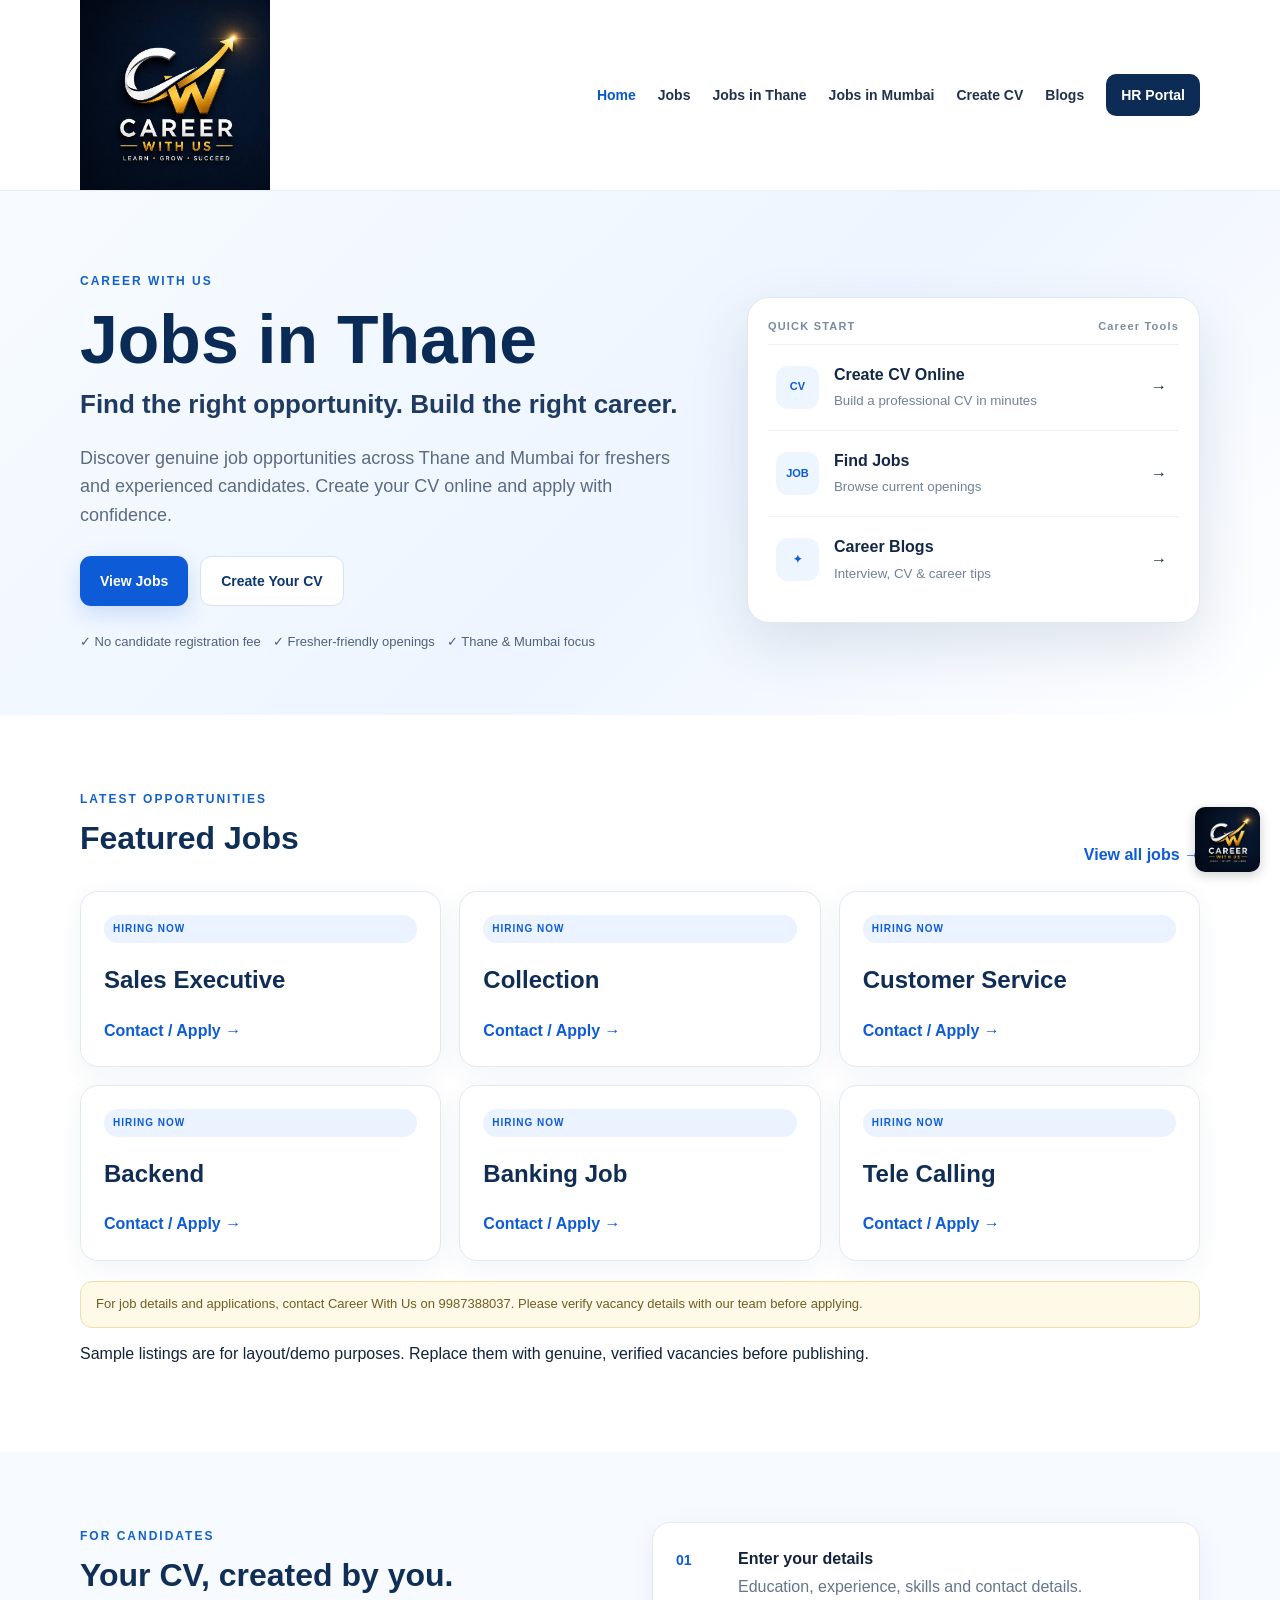
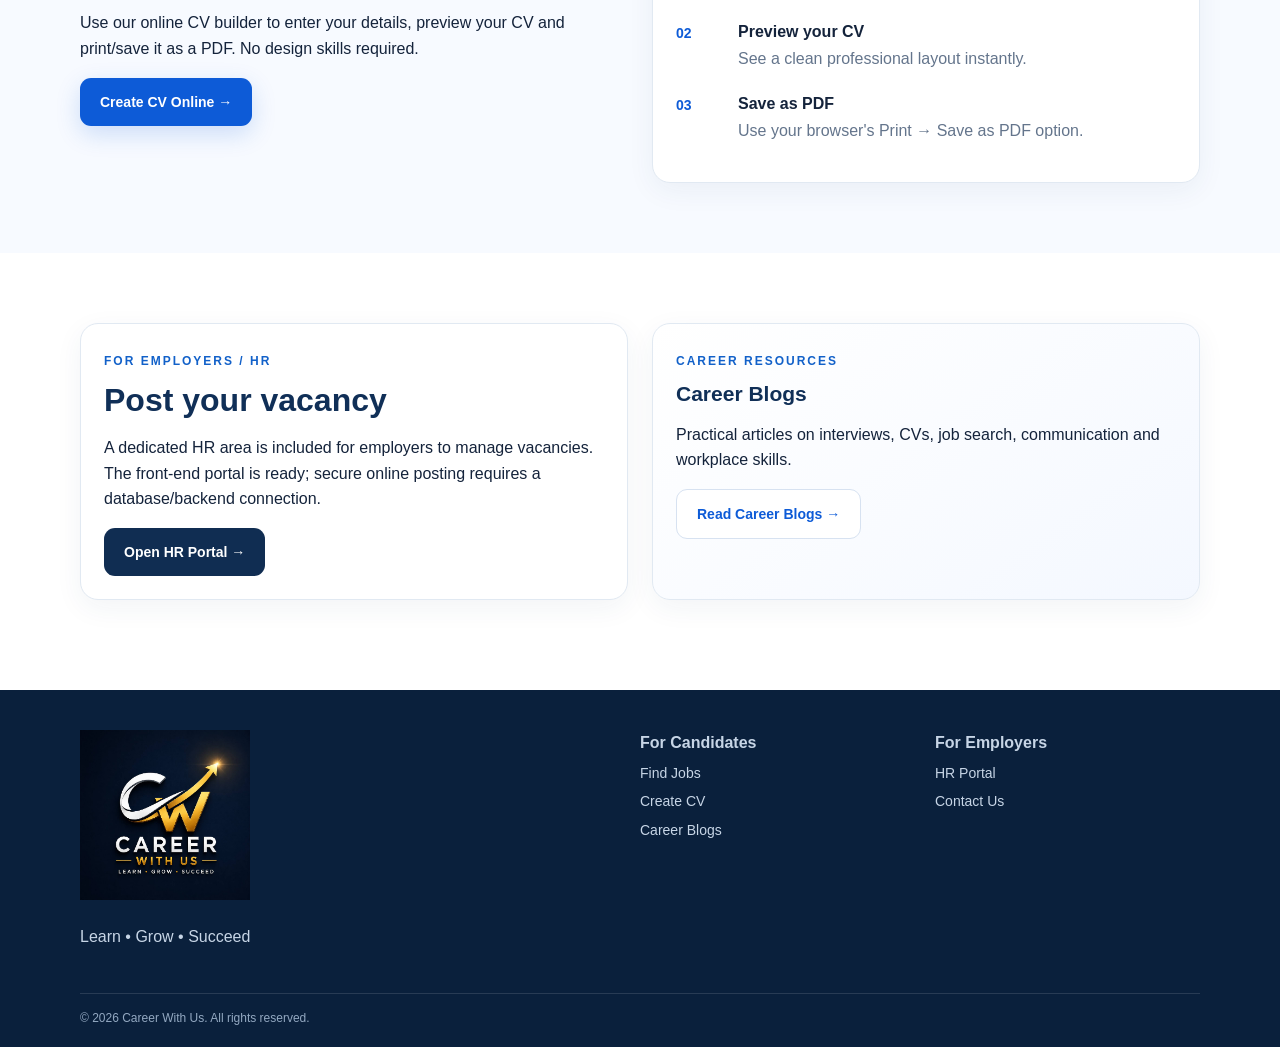
==== index.html @ 6e0b3674 "Update index.html" ====
<!DOCTYPE html>
<html lang="en">
<head>
<meta charset="UTF-8">
<meta name="viewport" content="width=device-width, initial-scale=1.0">
<title>Jobs in Thane | Career With Us</title>
<meta name="description" content="Find jobs in Thane and Mumbai with Career With Us. Explore fresher and experienced opportunities, create your CV online, and apply for genuine openings.">
<meta name="keywords" content="jobs in Thane, jobs in Mumbai, jobs for freshers in Thane, job consultancy in Thane, recruitment consultancy Thane">
<link rel="canonical" href="https://hr1-prog.github.io/career-with-us-consultancy-/">
<link rel="stylesheet" href="style.css">
<script defer src="script.js"></script>
  <meta name="google-site-verification" content="JQWtDcXM0WkYaOJGls_dYSm7B6nsQvp3WCOmBd9dt-g" />
</head>
<body>
<header class="site-header">
  <div class="container nav-wrap">
    <a class="brand" href="index.html"><img src="career-with-us-logo.jpeg" alt="Career With Us"></a>
    <button class="nav-toggle" aria-label="Open menu">☰</button>
    <nav class="nav">
      <a class="active" href="index.html">Home</a>
      <a href="jobs.html">Jobs</a>
      <a href="jobs-in-thane.html">Jobs in Thane</a>
      <a href="jobs-in-mumbai.html">Jobs in Mumbai</a>
      <a href="cv-builder.html">Create CV</a>
      <a href="blogs.html">Blogs</a>
      <a href="hr-login.html" class="nav-hr">HR Portal</a>
    </nav>
  </div>
</header>

<main>
<section class="hero">
  <div class="container hero-grid">
    <div>
      <span class="eyebrow">CAREER WITH US</span>
      <h1>Jobs in Thane</h1>
      <h2>Find the right opportunity. Build the right career.</h2>
      <p>Discover genuine job opportunities across Thane and Mumbai for freshers and experienced candidates. Create your CV online and apply with confidence.</p>
      <div class="hero-actions">
        <a class="btn btn-primary" href="jobs-in-thane.html">View Jobs</a>
        <a class="btn btn-light" href="cv-builder.html">Create Your CV</a>
      </div>
      <div class="trust-row">
        <span>✓ No candidate registration fee</span>
        <span>✓ Fresher-friendly openings</span>
        <span>✓ Thane & Mumbai focus</span>
      </div>
    </div>
    <div class="hero-card">
      <div class="hero-card-top"><span>QUICK START</span><span>Career Tools</span></div>
      <a href="cv-builder.html" class="tool-card"><span class="tool-icon">CV</span><div><strong>Create CV Online</strong><small>Build a professional CV in minutes</small></div><b>→</b></a>
      <a href="jobs.html" class="tool-card"><span class="tool-icon">JOB</span><div><strong>Find Jobs</strong><small>Browse current openings</small></div><b>→</b></a>
      <a href="blogs.html" class="tool-card"><span class="tool-icon">✦</span><div><strong>Career Blogs</strong><small>Interview, CV & career tips</small></div><b>→</b></a>
    </div>
  </div>
</section>

<section class="section">
  <div class="container">
    <div class="section-head">
      <div><span class="eyebrow">LATEST OPPORTUNITIES</span><h2>Featured Jobs</h2></div>
      <a class="text-link" href="jobs.html">View all jobs →</a>
    </div>
    <div class="job-grid six-jobs">
      <article class="job-card simple-job"><span class="tag">HIRING NOW</span><h3>Sales Executive</h3><a href="tel:9987388037" class="card-link">Contact / Apply →</a></article>
      <article class="job-card simple-job"><span class="tag">HIRING NOW</span><h3>Collection</h3><a href="tel:9987388037" class="card-link">Contact / Apply →</a></article>
      <article class="job-card simple-job"><span class="tag">HIRING NOW</span><h3>Customer Service</h3><a href="tel:9987388037" class="card-link">Contact / Apply →</a></article>
      <article class="job-card simple-job"><span class="tag">HIRING NOW</span><h3>Backend</h3><a href="tel:9987388037" class="card-link">Contact / Apply →</a></article>
      <article class="job-card simple-job"><span class="tag">HIRING NOW</span><h3>Banking Job</h3><a href="tel:9987388037" class="card-link">Contact / Apply →</a></article>
      <article class="job-card simple-job"><span class="tag">HIRING NOW</span><h3>Tele Calling</h3><a href="tel:9987388037" class="card-link">Contact / Apply →</a></article>
    </div>
    <p class="notice">For job details and applications, contact Career With Us on 9987388037. Please verify vacancy details with our team before applying.</p>Sample listings are for layout/demo purposes. Replace them with genuine, verified vacancies before publishing.</p>
  </div>
</section>

<section class="section soft">
  <div class="container two-col">
    <div>
      <span class="eyebrow">FOR CANDIDATES</span>
      <h2>Your CV, created by you.</h2>
      <p>Use our online CV builder to enter your details, preview your CV and print/save it as a PDF. No design skills required.</p>
      <a class="btn btn-primary" href="cv-builder.html">Create CV Online →</a>
    </div>
    <div class="feature-panel">
      <div class="feature-number">01</div><div><strong>Enter your details</strong><p>Education, experience, skills and contact details.</p></div>
      <div class="feature-number">02</div><div><strong>Preview your CV</strong><p>See a clean professional layout instantly.</p></div>
      <div class="feature-number">03</div><div><strong>Save as PDF</strong><p>Use your browser's Print → Save as PDF option.</p></div>
    </div>
  </div>
</section>

<section class="section">
  <div class="container two-col">
    <div class="portal-card">
      <span class="eyebrow">FOR EMPLOYERS / HR</span>
      <h2>Post your vacancy</h2>
      <p>A dedicated HR area is included for employers to manage vacancies. The front-end portal is ready; secure online posting requires a database/backend connection.</p>
      <a class="btn btn-dark" href="hr-login.html">Open HR Portal →</a>
    </div>
    <div class="portal-card blog-card">
      <span class="eyebrow">CAREER RESOURCES</span>
      <h2>Career Blogs</h2>
      <p>Practical articles on interviews, CVs, job search, communication and workplace skills.</p>
      <a class="btn btn-light" href="blogs.html">Read Career Blogs →</a>
    </div>
  </div>
</section>
</main>

<footer class="footer">
  <div class="container footer-grid">
    <div><img src="career-with-us-logo.jpeg" alt="Career With Us" class="footer-logo"><p>Learn • Grow • Succeed</p></div>
    <div><strong>For Candidates</strong><a href="jobs.html">Find Jobs</a><a href="cv-builder.html">Create CV</a><a href="blogs.html">Career Blogs</a></div>
    <div><strong>For Employers</strong><a href="hr-login.html">HR Portal</a><a href="contact.html">Contact Us</a></div>
  </div>
  <div class="container copyright">© 2026 Career With Us. All rights reserved.</div>
</footer> 
  <a href="index.html" class="corner-logo">
  <img src="career-with-us-logo.jpeg" alt="Career With Us">
</a>

<style>
.corner-logo {
  position: fixed;
  bottom: 20px;
  right: 20px;
  width: 65px;
  z-index: 9999;
}

.corner-logo img {
  width: 100%;
  height: auto;
  border-radius: 10px;
  box-shadow: 0 3px 12px rgba(0,0,0,0.2);
}
</style>
</body>
</html>
---- style.css ----
*{box-sizing:border-box}html{scroll-behavior:smooth}body{margin:0;font-family:Inter,Segoe UI,Arial,sans-serif;color:#14233b;background:#fff;line-height:1.6}.container{width:min(1120px,92%);margin:auto}.site-header{position:sticky;top:0;z-index:20;background:rgba(255,255,255,.96);backdrop-filter:blur(12px);border-bottom:1px solid #e7edf5}.nav-wrap{min-height:76px;display:flex;align-items:center;justify-content:space-between;gap:24px}.brand img{width:190px;height:auto;display:block}.nav{display:flex;align-items:center;gap:22px}.nav a{color:#21324d;text-decoration:none;font-weight:600;font-size:14px}.nav a:hover,.nav a.active{color:#0a57c7}.nav-hr{background:#0d2c55!important;color:#fff!important;padding:10px 15px;border-radius:10px}.nav-toggle{display:none;border:0;background:none;font-size:25px}.hero{background:linear-gradient(135deg,#f7fbff 0%,#eef5ff 55%,#fff 100%);padding:76px 0 62px}.hero-grid{display:grid;grid-template-columns:1.15fr .85fr;gap:54px;align-items:center}.eyebrow{font-size:12px;letter-spacing:2px;font-weight:800;color:#1261c9}.hero h1,.page-hero h1{font-size:clamp(42px,6vw,68px);line-height:1.02;margin:12px 0 10px;color:#0b2b57}.hero h2{font-size:26px;margin:0 0 14px;color:#203b61}.hero p{font-size:18px;max-width:690px;color:#5a6b83}.hero-actions{display:flex;gap:12px;margin:26px 0}.btn{display:inline-flex;align-items:center;justify-content:center;text-decoration:none;border:0;border-radius:11px;padding:13px 20px;font-weight:800;cursor:pointer;font-size:14px}.btn-primary{background:#0d5bd7;color:#fff;box-shadow:0 8px 24px rgba(13,91,215,.18)}.btn-light{background:#fff;color:#0b376f;border:1px solid #d7e2f1}.btn-dark{background:#102d52;color:#fff}.trust-row{display:flex;flex-wrap:wrap;gap:12px;font-size:13px;color:#4e627d}.hero-card{background:#fff;border:1px solid #dfe8f3;border-radius:22px;padding:20px;box-shadow:0 22px 60px rgba(16,52,91,.12)}.hero-card-top{display:flex;justify-content:space-between;color:#7a8ba1;font-size:11px;font-weight:800;letter-spacing:1.2px;margin-bottom:8px}.tool-card{display:grid;grid-template-columns:45px 1fr 20px;gap:13px;align-items:center;text-decoration:none;color:#122844;padding:17px 8px;border-top:1px solid #edf1f6}.tool-icon{width:43px;height:43px;border-radius:12px;background:#edf5ff;color:#0d5bd7;display:grid;place-items:center;font-size:11px;font-weight:900}.tool-card strong{display:block}.tool-card small{color:#718198}.section{padding:70px 0}.section.soft{background:#f7faff}.section-head{display:flex;justify-content:space-between;align-items:end;margin-bottom:24px}.section h2{font-size:32px;line-height:1.2;color:#102f57;margin:8px 0 10px}.text-link,.card-link,.blog-card a{color:#0d5bd7;text-decoration:none;font-weight:800}.job-grid{display:grid;grid-template-columns:repeat(3,1fr);gap:18px}.job-card,.blog-card,.portal-card,.form-card,.feature-panel,.dashboard-note{background:#fff;border:1px solid #e1e9f2;border-radius:18px;padding:23px;box-shadow:0 8px 28px rgba(28,61,100,.06)}.job-card h3{margin:10px 0 4px;font-size:21px;color:#102e55}.company{margin:0 0 16px;color:#60728a}.tag{display:inline-block;font-size:10px;font-weight:900;letter-spacing:1px;background:#eaf3ff;color:#0d5bd7;padding:6px 9px;border-radius:999px}.job-meta{display:flex;flex-direction:column;gap:4px;color:#64758c;font-size:13px;margin-bottom:18px}.notice{background:#fff9e8;border:1px solid #f0dfaa;padding:12px 15px;border-radius:12px;color:#705d22;font-size:13px;margin-top:20px}.two-col{display:grid;grid-template-columns:1fr 1fr;gap:24px;align-items:stretch}.feature-panel{display:grid;grid-template-columns:48px 1fr;gap:4px 14px}.feature-number{font-weight:900;color:#0d5bd7;font-size:14px;padding-top:3px}.feature-panel p{margin:2px 0 15px;color:#64758c}.portal-card{min-height:210px}.blog-card{background:linear-gradient(145deg,#fff,#f4f8ff)}.page-hero{padding:62px 0;background:#f4f8fd;border-bottom:1px solid #e3eaf2}.page-hero h1{font-size:clamp(38px,5vw,56px)}.page-hero p{color:#60728a;font-size:17px}.filters{display:grid;grid-template-columns:2fr 1fr 1fr;gap:12px;margin-bottom:25px}.filters input,.filters select,.form-card input,.form-card textarea,.form-card select{width:100%;border:1px solid #d8e1ec;border-radius:10px;padding:12px 13px;font:inherit;background:#fff;color:#1c2e47}.form-card label{display:block;font-size:13px;font-weight:800;color:#40546e;margin:13px 0}.form-card label input,.form-card label textarea,.form-card label select{margin-top:6px;font-weight:400}.small{font-size:12px;color:#74859a}.cv-layout{display:grid;grid-template-columns:.9fr 1.1fr;gap:28px;align-items:start}.cv-paper{background:#fff;min-height:850px;padding:45px;box-shadow:0 10px 40px rgba(16,48,82,.12);border:1px solid #e1e6ed}.cv-head{border-bottom:3px solid #0d5bd7;padding-bottom:18px;margin-bottom:25px}.cv-paper h1{font-size:34px;margin:0;color:#102f57}.cv-paper h3{font-size:12px;letter-spacing:1.5px;color:#0d5bd7;margin:22px 0 6px}.cv-paper p{white-space:pre-line;color:#4c5d73}.auth-wrap{min-height:70vh;display:grid;place-items:center;background:#f6f9fd;padding:50px}.auth-card{width:min(500px,100%);background:#fff;border:1px solid #e0e8f2;border-radius:22px;padding:36px;box-shadow:0 20px 60px rgba(19,51,88,.1)}.auth-card h1{font-size:40px;color:#0b2b57}.auth-card .text-link{display:block;margin-top:20px}.portal-status{background:#eef9f1;color:#246d38;padding:10px 12px;border-radius:10px;font-weight:800;margin:18px 0}.portal-status span{color:#27a94b}.dashboard{padding:60px 0;background:#f6f9fd;min-height:80vh}.dashboard-head{display:flex;justify-content:space-between;gap:20px;align-items:start;margin-bottom:25px}.dashboard-head h1{font-size:42px;margin:8px 0;color:#0b2b57}.demo-badge{font-size:11px;font-weight:900;letter-spacing:1px;background:#fff3d6;color:#735b17;padding:8px 10px;border-radius:999px}.dashboard-grid{display:grid;grid-template-columns:.9fr 1.1fr;gap:22px}.dashboard-note{margin-bottom:20px}.dashboard-note li{margin:7px 0}.job-stack{display:grid;gap:12px}.blog-grid{display:grid;grid-template-columns:repeat(3,1fr);gap:18px}.blog-card h2{font-size:21px;color:#102f57}.content{max-width:850px}.contact-grid{display:grid;grid-template-columns:1fr 1fr;gap:22px}.cta-strip{margin-top:30px;padding:25px;background:#102f57;border-radius:18px;color:#fff;display:flex;justify-content:space-between;align-items:center}.cta-strip h2{color:#fff;margin:0}.cta-strip p{margin:5px 0;color:#d8e5f7}.footer{background:#0a203c;color:#c7d5e6;padding:40px 0 18px;margin-top:20px}.footer-grid{display:grid;grid-template-columns:2fr 1fr 1fr;gap:30px}.footer-logo{width:170px}.footer a{display:block;color:#c7d5e6;text-decoration:none;margin:6px 0;font-size:14px}.copyright{border-top:1px solid rgba(255,255,255,.12);padding-top:15px;margin-top:28px;font-size:12px;color:#93a8c1}@media(max-width:900px){.nav{display:none}.nav.open{display:flex;position:absolute;top:76px;left:0;right:0;background:#fff;flex-direction:column;padding:20px;border-bottom:1px solid #ddd}.nav-toggle{display:block}.hero-grid,.two-col,.cv-layout,.dashboard-grid,.contact-grid{grid-template-columns:1fr}.job-grid,.blog-grid{grid-template-columns:1fr 1fr}.filters{grid-template-columns:1fr}.footer-grid{grid-template-columns:1fr 1fr}}@media(max-width:600px){.job-grid,.blog-grid{grid-template-columns:1fr}.hero{padding:50px 0}.section{padding:50px 0}.hero-actions{flex-direction:column}.cv-paper{padding:28px;min-height:700px}.cta-strip{flex-direction:column;align-items:start;gap:15px}.brand img{width:165px}}
@media print{body{background:#fff}.site-header,.footer,.page-hero,.form-card,.notice{display:none!important}.section{padding:0}.container{width:100%}.cv-layout{display:block}.cv-paper{box-shadow:none;border:0;min-height:0;padding:30px}.cv-paper h1{font-size:30px}.cv-paper section{break-inside:avoid}}

.simple-job{min-height:175px;display:flex;flex-direction:column;justify-content:space-between}.simple-job h3{font-size:24px;margin:18px 0}.six-jobs{grid-template-columns:repeat(3,1fr)}
@media(max-width:900px){.six-jobs{grid-template-columns:1fr 1fr}}@media(max-width:600px){.six-jobs{grid-template-columns:1fr}}
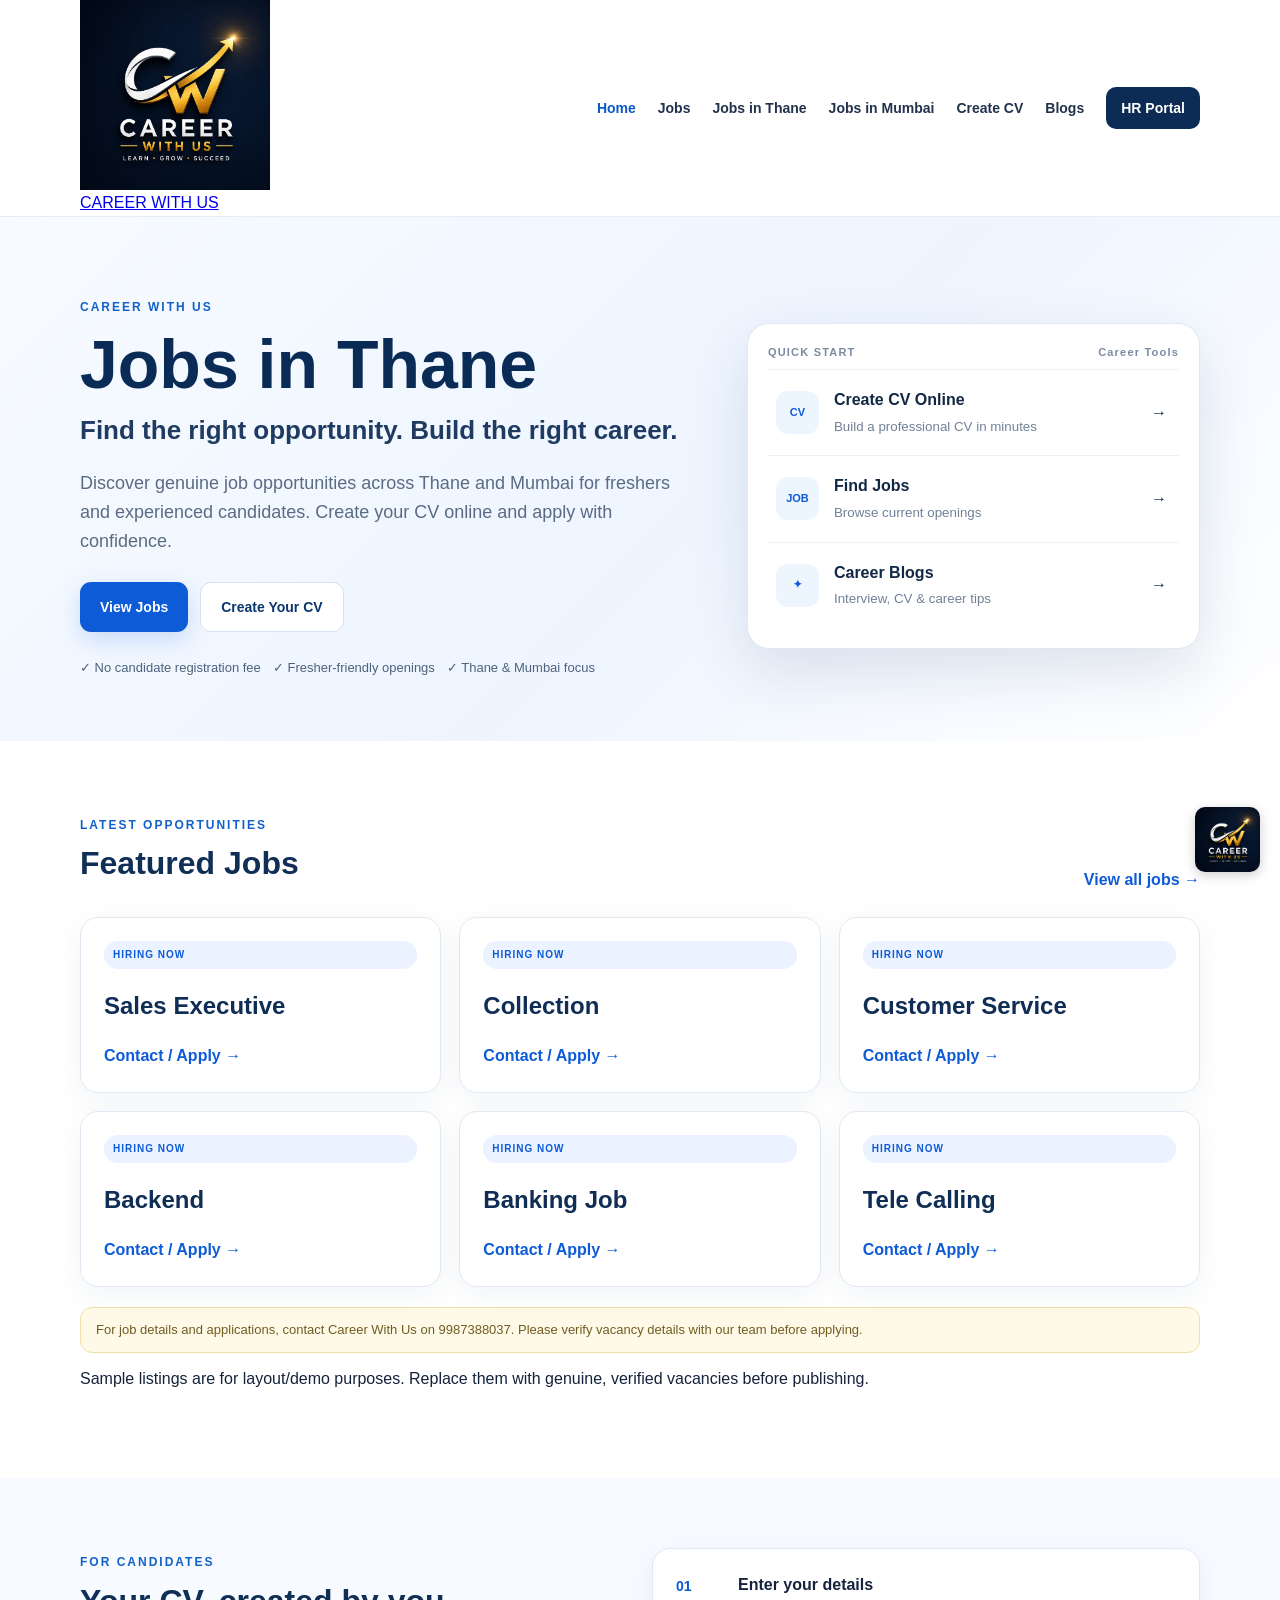
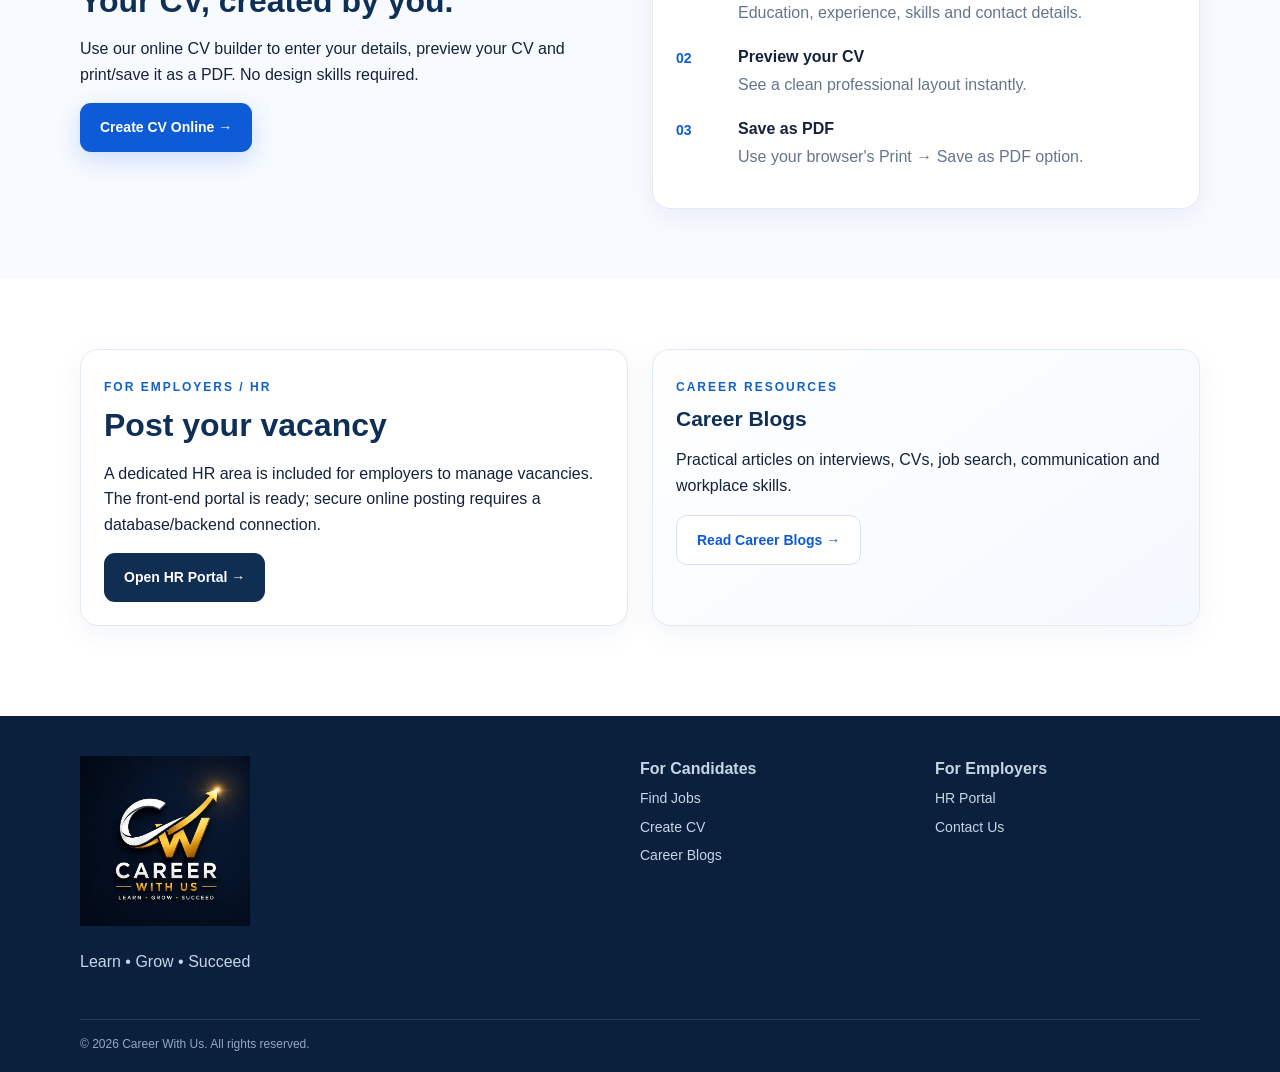
==== commit f2be2385: "Update index.html" ====
--- a/index.html
+++ b/index.html
@@ -14,7 +14,10 @@
 <body>
 <header class="site-header">
   <div class="container nav-wrap">
-    <a class="brand" href="index.html"><img src="career-with-us-logo.jpeg" alt="Career With Us"></a>
+    <a class="brand" href="index.html">
+    <img src="career-with-us-logo.jpeg" alt="Career With Us">
+    <span>CAREER WITH US</span>
+</a>
     <button class="nav-toggle" aria-label="Open menu">☰</button>
     <nav class="nav">
       <a class="active" href="index.html">Home</a>
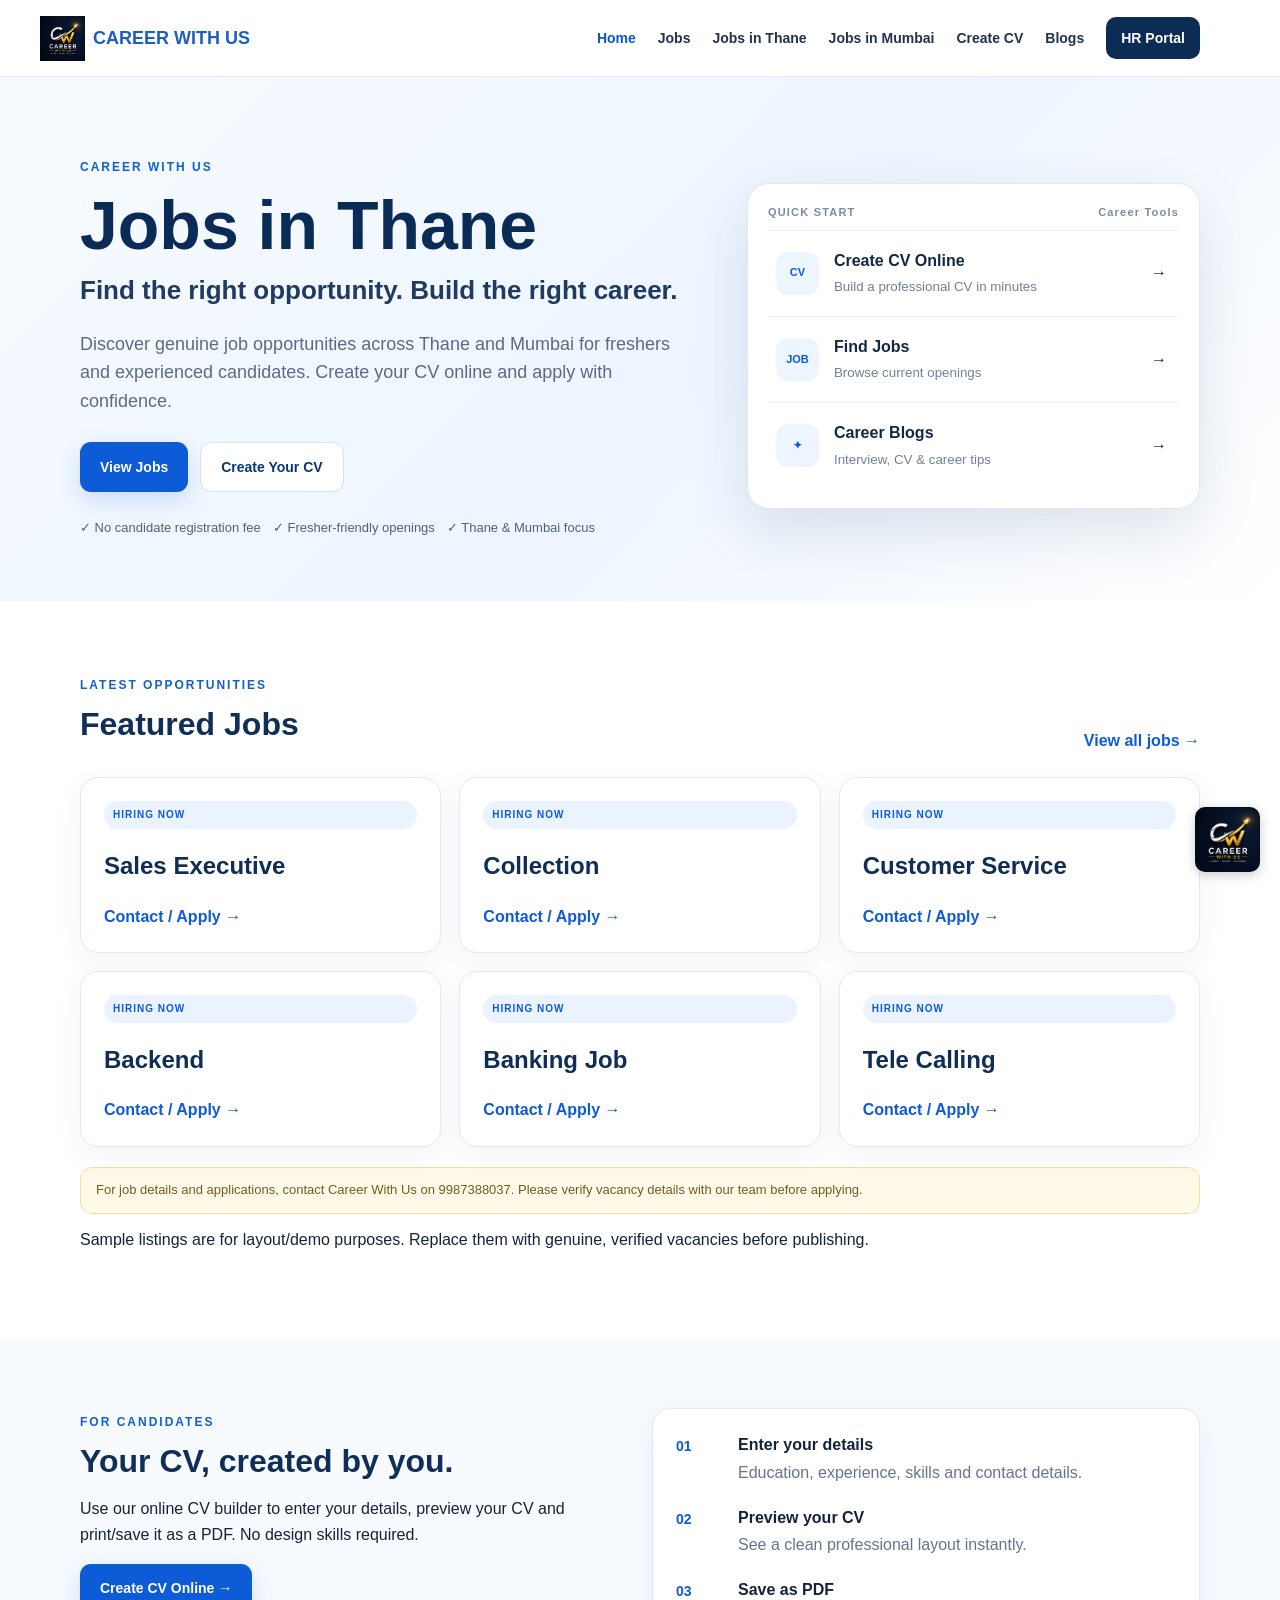
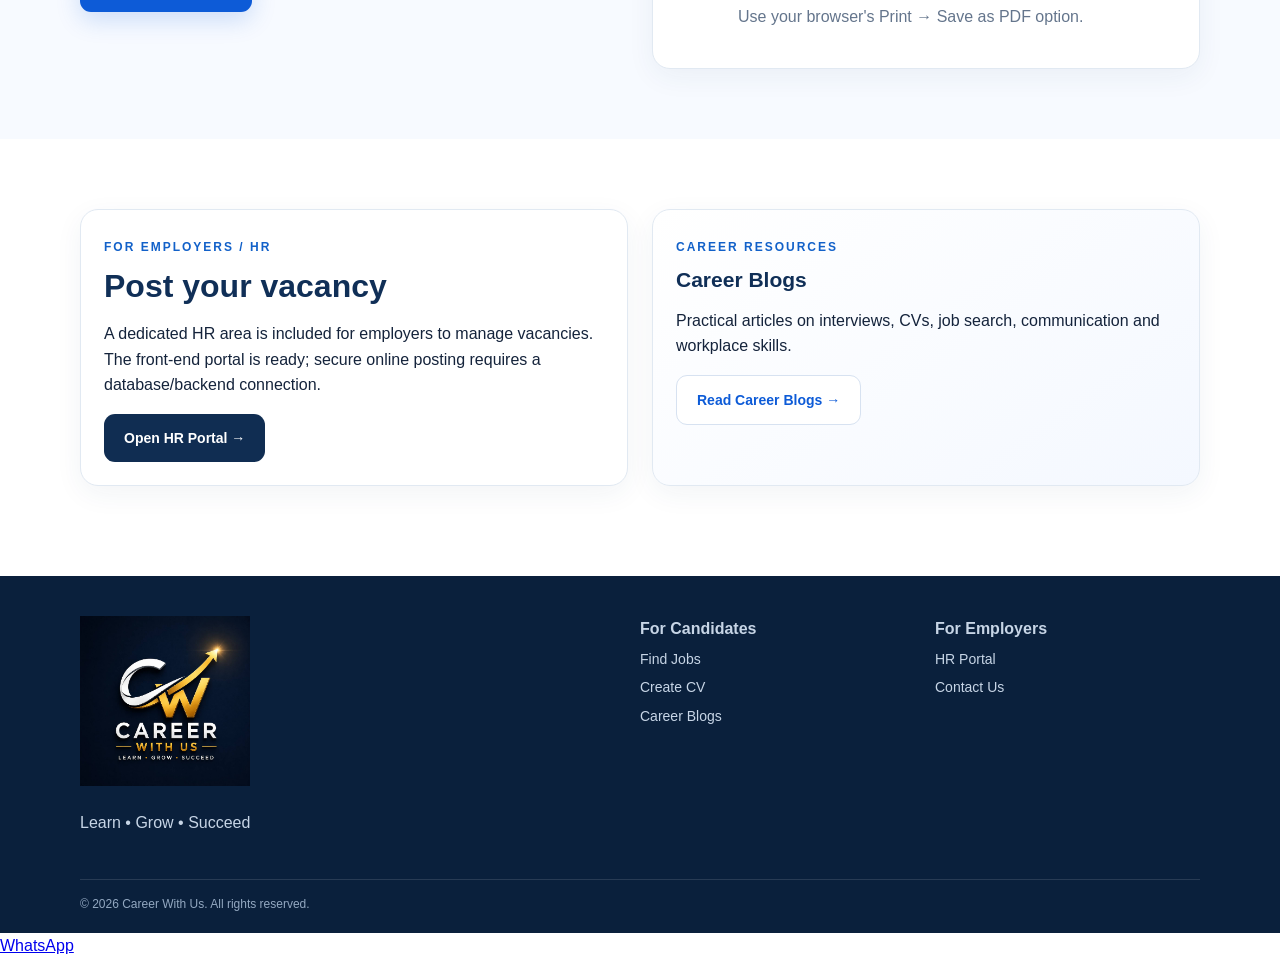
==== commit ec29b4ff: "Update index.html" ====
--- a/index.html
+++ b/index.html
@@ -138,5 +138,8 @@
   box-shadow: 0 3px 12px rgba(0,0,0,0.2);
 }
 </style>
+<a href="https://wa.me/919987388037" class="whatsapp-float" target="_blank">
+    <span>WhatsApp</span>
+</a>
 </body>
 </html>
--- a/style.css
+++ b/style.css
@@ -1,5 +1,37 @@
-*{box-sizing:border-box}html{scroll-behavior:smooth}body{margin:0;font-family:Inter,Segoe UI,Arial,sans-serif;color:#14233b;background:#fff;line-height:1.6}.container{width:min(1120px,92%);margin:auto}.site-header{position:sticky;top:0;z-index:20;background:rgba(255,255,255,.96);backdrop-filter:blur(12px);border-bottom:1px solid #e7edf5}.nav-wrap{min-height:76px;display:flex;align-items:center;justify-content:space-between;gap:24px}.brand img{width:190px;height:auto;display:block}.nav{display:flex;align-items:center;gap:22px}.nav a{color:#21324d;text-decoration:none;font-weight:600;font-size:14px}.nav a:hover,.nav a.active{color:#0a57c7}.nav-hr{background:#0d2c55!important;color:#fff!important;padding:10px 15px;border-radius:10px}.nav-toggle{display:none;border:0;background:none;font-size:25px}.hero{background:linear-gradient(135deg,#f7fbff 0%,#eef5ff 55%,#fff 100%);padding:76px 0 62px}.hero-grid{display:grid;grid-template-columns:1.15fr .85fr;gap:54px;align-items:center}.eyebrow{font-size:12px;letter-spacing:2px;font-weight:800;color:#1261c9}.hero h1,.page-hero h1{font-size:clamp(42px,6vw,68px);line-height:1.02;margin:12px 0 10px;color:#0b2b57}.hero h2{font-size:26px;margin:0 0 14px;color:#203b61}.hero p{font-size:18px;max-width:690px;color:#5a6b83}.hero-actions{display:flex;gap:12px;margin:26px 0}.btn{display:inline-flex;align-items:center;justify-content:center;text-decoration:none;border:0;border-radius:11px;padding:13px 20px;font-weight:800;cursor:pointer;font-size:14px}.btn-primary{background:#0d5bd7;color:#fff;box-shadow:0 8px 24px rgba(13,91,215,.18)}.btn-light{background:#fff;color:#0b376f;border:1px solid #d7e2f1}.btn-dark{background:#102d52;color:#fff}.trust-row{display:flex;flex-wrap:wrap;gap:12px;font-size:13px;color:#4e627d}.hero-card{background:#fff;border:1px solid #dfe8f3;border-radius:22px;padding:20px;box-shadow:0 22px 60px rgba(16,52,91,.12)}.hero-card-top{display:flex;justify-content:space-between;color:#7a8ba1;font-size:11px;font-weight:800;letter-spacing:1.2px;margin-bottom:8px}.tool-card{display:grid;grid-template-columns:45px 1fr 20px;gap:13px;align-items:center;text-decoration:none;color:#122844;padding:17px 8px;border-top:1px solid #edf1f6}.tool-icon{width:43px;height:43px;border-radius:12px;background:#edf5ff;color:#0d5bd7;display:grid;place-items:center;font-size:11px;font-weight:900}.tool-card strong{display:block}.tool-card small{color:#718198}.section{padding:70px 0}.section.soft{background:#f7faff}.section-head{display:flex;justify-content:space-between;align-items:end;margin-bottom:24px}.section h2{font-size:32px;line-height:1.2;color:#102f57;margin:8px 0 10px}.text-link,.card-link,.blog-card a{color:#0d5bd7;text-decoration:none;font-weight:800}.job-grid{display:grid;grid-template-columns:repeat(3,1fr);gap:18px}.job-card,.blog-card,.portal-card,.form-card,.feature-panel,.dashboard-note{background:#fff;border:1px solid #e1e9f2;border-radius:18px;padding:23px;box-shadow:0 8px 28px rgba(28,61,100,.06)}.job-card h3{margin:10px 0 4px;font-size:21px;color:#102e55}.company{margin:0 0 16px;color:#60728a}.tag{display:inline-block;font-size:10px;font-weight:900;letter-spacing:1px;background:#eaf3ff;color:#0d5bd7;padding:6px 9px;border-radius:999px}.job-meta{display:flex;flex-direction:column;gap:4px;color:#64758c;font-size:13px;margin-bottom:18px}.notice{background:#fff9e8;border:1px solid #f0dfaa;padding:12px 15px;border-radius:12px;color:#705d22;font-size:13px;margin-top:20px}.two-col{display:grid;grid-template-columns:1fr 1fr;gap:24px;align-items:stretch}.feature-panel{display:grid;grid-template-columns:48px 1fr;gap:4px 14px}.feature-number{font-weight:900;color:#0d5bd7;font-size:14px;padding-top:3px}.feature-panel p{margin:2px 0 15px;color:#64758c}.portal-card{min-height:210px}.blog-card{background:linear-gradient(145deg,#fff,#f4f8ff)}.page-hero{padding:62px 0;background:#f4f8fd;border-bottom:1px solid #e3eaf2}.page-hero h1{font-size:clamp(38px,5vw,56px)}.page-hero p{color:#60728a;font-size:17px}.filters{display:grid;grid-template-columns:2fr 1fr 1fr;gap:12px;margin-bottom:25px}.filters input,.filters select,.form-card input,.form-card textarea,.form-card select{width:100%;border:1px solid #d8e1ec;border-radius:10px;padding:12px 13px;font:inherit;background:#fff;color:#1c2e47}.form-card label{display:block;font-size:13px;font-weight:800;color:#40546e;margin:13px 0}.form-card label input,.form-card label textarea,.form-card label select{margin-top:6px;font-weight:400}.small{font-size:12px;color:#74859a}.cv-layout{display:grid;grid-template-columns:.9fr 1.1fr;gap:28px;align-items:start}.cv-paper{background:#fff;min-height:850px;padding:45px;box-shadow:0 10px 40px rgba(16,48,82,.12);border:1px solid #e1e6ed}.cv-head{border-bottom:3px solid #0d5bd7;padding-bottom:18px;margin-bottom:25px}.cv-paper h1{font-size:34px;margin:0;color:#102f57}.cv-paper h3{font-size:12px;letter-spacing:1.5px;color:#0d5bd7;margin:22px 0 6px}.cv-paper p{white-space:pre-line;color:#4c5d73}.auth-wrap{min-height:70vh;display:grid;place-items:center;background:#f6f9fd;padding:50px}.auth-card{width:min(500px,100%);background:#fff;border:1px solid #e0e8f2;border-radius:22px;padding:36px;box-shadow:0 20px 60px rgba(19,51,88,.1)}.auth-card h1{font-size:40px;color:#0b2b57}.auth-card .text-link{display:block;margin-top:20px}.portal-status{background:#eef9f1;color:#246d38;padding:10px 12px;border-radius:10px;font-weight:800;margin:18px 0}.portal-status span{color:#27a94b}.dashboard{padding:60px 0;background:#f6f9fd;min-height:80vh}.dashboard-head{display:flex;justify-content:space-between;gap:20px;align-items:start;margin-bottom:25px}.dashboard-head h1{font-size:42px;margin:8px 0;color:#0b2b57}.demo-badge{font-size:11px;font-weight:900;letter-spacing:1px;background:#fff3d6;color:#735b17;padding:8px 10px;border-radius:999px}.dashboard-grid{display:grid;grid-template-columns:.9fr 1.1fr;gap:22px}.dashboard-note{margin-bottom:20px}.dashboard-note li{margin:7px 0}.job-stack{display:grid;gap:12px}.blog-grid{display:grid;grid-template-columns:repeat(3,1fr);gap:18px}.blog-card h2{font-size:21px;color:#102f57}.content{max-width:850px}.contact-grid{display:grid;grid-template-columns:1fr 1fr;gap:22px}.cta-strip{margin-top:30px;padding:25px;background:#102f57;border-radius:18px;color:#fff;display:flex;justify-content:space-between;align-items:center}.cta-strip h2{color:#fff;margin:0}.cta-strip p{margin:5px 0;color:#d8e5f7}.footer{background:#0a203c;color:#c7d5e6;padding:40px 0 18px;margin-top:20px}.footer-grid{display:grid;grid-template-columns:2fr 1fr 1fr;gap:30px}.footer-logo{width:170px}.footer a{display:block;color:#c7d5e6;text-decoration:none;margin:6px 0;font-size:14px}.copyright{border-top:1px solid rgba(255,255,255,.12);padding-top:15px;margin-top:28px;font-size:12px;color:#93a8c1}@media(max-width:900px){.nav{display:none}.nav.open{display:flex;position:absolute;top:76px;left:0;right:0;background:#fff;flex-direction:column;padding:20px;border-bottom:1px solid #ddd}.nav-toggle{display:block}.hero-grid,.two-col,.cv-layout,.dashboard-grid,.contact-grid{grid-template-columns:1fr}.job-grid,.blog-grid{grid-template-columns:1fr 1fr}.filters{grid-template-columns:1fr}.footer-grid{grid-template-columns:1fr 1fr}}@media(max-width:600px){.job-grid,.blog-grid{grid-template-columns:1fr}.hero{padding:50px 0}.section{padding:50px 0}.hero-actions{flex-direction:column}.cv-paper{padding:28px;min-height:700px}.cta-strip{flex-direction:column;align-items:start;gap:15px}.brand img{width:165px}}
+*{box-sizing:border-box}html{scroll-behavior:smooth}body{margin:0;font-family:Inter,Segoe UI,Arial,sans-serif;color:#14233b;background:#fff;line-height:1.6}.container{width:min(1120px,92%);margin:auto}.site-header{position:sticky;top:0;z-index:20;background:rgba(255,255,255,.96);backdrop-filter:blur(12px);border-bottom:1px solid #e7edf5}.nav-wrap{min-height:76px;display:flex;align-items:center;justify-content:space-between;gap:24px}.brand img{width:190px;height:auto;display:block}.nav{display:flex;align-items:center;gap:22px}.nav a{color:#21324d;text-decoration:none;font-weight:600;font-size:14px}.nav a:hover,.nav a.active{color:#0a57c7}.nav-hr{background:#0d2c55!important;color:#fff!important;padding:10px 15px;border-radius:10px}.nav-toggle{display:none;border:0;background:none;font-size:25px}.hero{background:linear-gradient(135deg,#f7fbff 0%,#eef5ff 55%,#fff 100%);padding:76px 0 62px}.hero-grid{display:grid;grid-template-columns:1.15fr .85fr;gap:54px;align-items:center}.eyebrow{font-size:12px;letter-spacing:2px;font-weight:800;color:#1261c9}.hero h1,.page-hero h1{font-size:clamp(42px,6vw,68px);line-height:1.02;margin:12px 0 10px;color:#0b2b57}.hero h2{font-size:26px;margin:0 0 14px;color:#203b61}.hero p{font-size:18px;max-width:690px;color:#5a6b83}.hero-actions{display:flex;gap:12px;margin:26px 0}.btn{display:inline-flex;align-items:center;justify-content:center;text-decoration:none;border:0;border-radius:11px;padding:13px 20px;font-weight:800;cursor:pointer;font-size:14px}.btn-primary{background:#0d5bd7;color:#fff;box-shadow:0 8px 24px rgba(13,91,215,.18)}.btn-light{background:#fff;color:#0b376f;border:1px solid #d7e2f1}.btn-dark{background:#102d52;color:#fff}.trust-row{display:flex;flex-wrap:wrap;gap:12px;font-size:13px;color:#4e627d}.hero-card{background:#fff;border:1px solid #dfe8f3;border-radius:22px;padding:20px;box-shadow:0 22px 60px rgba(16,52,91,.12)}.hero-card-top{display:flex;justify-content:space-between;color:#7a8ba1;font-size:11px;font-weight:800;letter-spacing:1.2px;margin-bottom:8px}.tool-card{display:grid;grid-template-columns:45px 1fr 20px;gap:13px;align-items:center;text-decoration:none;color:#122844;padding:17px 8px;border-top:1px solid #edf1f6}.tool-icon{width:43px;height:43px;border-radius:12px;background:#edf5ff;color:#0d5bd7;display:grid;place-items:center;font-size:11px;font-weight:900}.tool-card strong{display:block}.tool-card small{color:#718198}.section{padding:70px 0}.section.soft{background:#f7faff}.section-head{display:flex;justify-content:space-between;align-items:end;margin-bottom:24px}.section h2{font-size:32px;line-height:1.2;color:#102f57;margin:8px 0 10px}.text-link,.card-link,.blog-card a{color:#0d5bd7;text-decoration:none;font-weight:800}.job-grid{display:grid;grid-template-columns:repeat(3,1fr);gap:18px}.job-card,.blog-card,.portal-card,.form-card,.feature-panel,.dashboard-note{background:#fff;border:1px solid #e1e9f2;border-radius:18px;padding:23px;box-shadow:0 8px 28px rgba(28,61,100,.06)}.job-card h3{margin:10px 0 4px;font-size:21px;color:#102e55}.company{margin:0 0 16px;color:#60728a}.tag{display:inline-block;font-size:10px;font-weight:900;letter-spacing:1px;background:#eaf3ff;color:#0d5bd7;padding:6px 9px;border-radius:999px}.job-meta{display:flex;flex-direction:column;gap:4px;color:#64758c;font-size:13px;margin-bottom:18px}.notice{background:#fff9e8;border:1px solid #f0dfaa;padding:12px 15px;border-radius:12px;color:#705d22;font-size:13px;margin-top:20px}.two-col{display:grid;grid-template-columns:1fr 1fr;gap:24px;align-items:stretch}.feature-panel{display:grid;grid-template-columns:48px 1fr;gap:4px 14px}.feature-number{font-weight:900;color:#0d5bd7;font-size:14px;padding-top:3px}.feature-panel p{margin:2px 0 15px;color:#64758c}.portal-card{min-height:210px}.blog-card{background:linear-gradient(145deg,#fff,#f4f8ff)}.page-hero{padding:62px 0;background:#f4f8fd;border-bottom:1px solid #e3eaf2}.page-hero h1{font-size:clamp(38px,5vw,56px)}.page-hero p{color:#60728a;font-size:17px}.filters{display:grid;grid-template-columns:2fr 1fr 1fr;gap:12px;margin-bottom:25px}.filters input,.filters select,.form-card input,.form-card textarea,.form-card select{width:100%;border:1px solid #d8e1ec;border-radius:10px;padding:12px 13px;font:inherit;background:#fff;color:#1c2e47}.form-card label{display:block;font-size:13px;font-weight:800;color:#40546e;margin:13px 0}.form-card label input,.form-card label textarea,.form-card label select{margin-top:6px;font-weight:400}.small{font-size:12px;color:#74859a}.cv-layout{display:grid;grid-template-columns:.9fr 1.1fr;gap:28px;align-items:start}.cv-paper{background:#fff;min-height:850px;padding:45px;box-shadow:0 10px 40px rgba(16,48,82,.12);border:1px solid #e1e6ed}.cv-head{border-bottom:3px solid #0d5bd7;padding-bottom:18px;margin-bottom:25px}.cv-paper h1{font-size:34px;margin:0;color:#102f57}.cv-paper h3{font-size:12px;letter-spacing:1.5px;color:#0d5bd7;margin:22px 0 6px}.cv-paper p{white-space:pre-line;color:#4c5d73}.auth-wrap{min-height:70vh;display:grid;place-items:center;background:#f6f9fd;padding:50px}.auth-card{width:min(500px,100%);background:#fff;border:1px solid #e0e8f2;border-radius:22px;padding:36px;box-shadow:0 20px 60px rgba(19,51,88,.1)}.auth-card h1{font-size:40px;color:#0b2b57}.auth-card .text-link{display:block;margin-top:20px}.portal-status{background:#eef9f1;color:#246d38;padding:10px 12px;border-radius:10px;font-weight:800;margin:18px 0}.portal-status span{color:#27a94b}.dashboard{padding:60px 0;background:#f6f9fd;min-height:80vh}.dashboard-head{display:flex;justify-content:space-between;gap:20px;align-items:start;margin-bottom:25px}.dashboard-head h1{font-size:42px;margin:8px 0;color:#0b2b57}.demo-badge{font-size:11px;font-weight:900;letter-spacing:1px;background:#fff3d6;color:#735b17;padding:8px 10px;border-radius:999px}.dashboard-grid{display:grid;grid-template-columns:.9fr 1.1fr;gap:22px}.dashboard-note{margin-bottom:20px}.dashboard-note li{margin:7px 0}.job-stack{display:grid;gap:12px}.blog-grid{display:grid;grid-template-columns:repeat(3,1fr);gap:18px}.blog-card h2{font-size:21px;color:#102f57}.content{max-width:850px}.contact-grid{display:grid;grid-template-columns:1fr 1fr;gap:22px}.cta-strip{margin-top:30px;padding:25px;background:#102f57;border-radius:18px;color:#fff;display:flex;justify-content:space-between;align-items:center}.cta-strip h2{color:#fff;margin:0}.cta-strip p{margin:5px 0;color:#d8e5f7}.footer{background:#0a203c;color:#c7d5e6;padding:40px 0 18px;margin-top:20px}.footer-grid{display:grid;grid-template-columns:2fr 1fr 1fr;gap:30px}.footer-logo{width:170px}.footer a{display:block;color:#c7d5e6;text-decoration:none;margin:6px 0;font-size:14px}.copyright{border-top:1px solid rgba(255,255,255,.12);padding-top:15px;margin-top:28px;font-size:12px;color:#93a8c1}@media(max-width:900px){.nav{display:none}.nav.open{display:flex;position:absolute;top:76px;left:0;right:0;background:#fff;flex-direction:column;padding:20px;border-bottom:1px solid #ddd}.nav-toggle{display:block}.hero-grid,.two-col,.cv-layout,.dashboard-grid,.contact-grid{grid-template-columns:1fr}.job-grid,.blog-grid{grid-template-columns:1fr 1fr}.filters{grid-template-columns:1fr}.footer-grid{grid-template-columns:1fr 1fr}}@media(max-width:600px){.job-grid,.blog-grid{grid-template-columns:1fr}.hero{padding:50px 0}.section{padding:50px 0}.hero-actions{flex-direction:column}.cv-paper{padding:28px;min-height:700px}.cta-strip{flex-direction:column;align-items:start;gap:15px}.brand img{width:165px}}.brand{
+    display:flex;
+    align-items:center;
+    gap:8px;
+    text-decoration:none;
+}
+
+.brand img{
+    width:45px;
+    height:45px;
+    object-fit:contain;
+}
+
+.brand span{
+    font-size:18px;
+    font-weight:700;
+    color:#1d5fbf;
+    white-space:nowrap;
+}
+.brand {
+    position: relative;
+    left: -40px !important;
+}
 @media print{body{background:#fff}.site-header,.footer,.page-hero,.form-card,.notice{display:none!important}.section{padding:0}.container{width:100%}.cv-layout{display:block}.cv-paper{box-shadow:none;border:0;min-height:0;padding:30px}.cv-paper h1{font-size:30px}.cv-paper section{break-inside:avoid}}
 
 .simple-job{min-height:175px;display:flex;flex-direction:column;justify-content:space-between}.simple-job h3{font-size:24px;margin:18px 0}.six-jobs{grid-template-columns:repeat(3,1fr)}
-@media(max-width:900px){.six-jobs{grid-template-columns:1fr 1fr}}@media(max-width:600px){.six-jobs{grid-template-columns:1fr}}
+@media(ma.brand {
+    margin-left: -25px;
+    .brand {
+    transform: translateX(-50px) !important;
+}
+}x-width:900px){.six-jobs{grid-template-columns:1fr 1fr}}@media(max-width:600px){.six-jobs{grid-template-columns:1fr}} .brand {
+ .site-header .nav-wrap .brand {
+    margin-left: -40px !important;
+}   
+
+
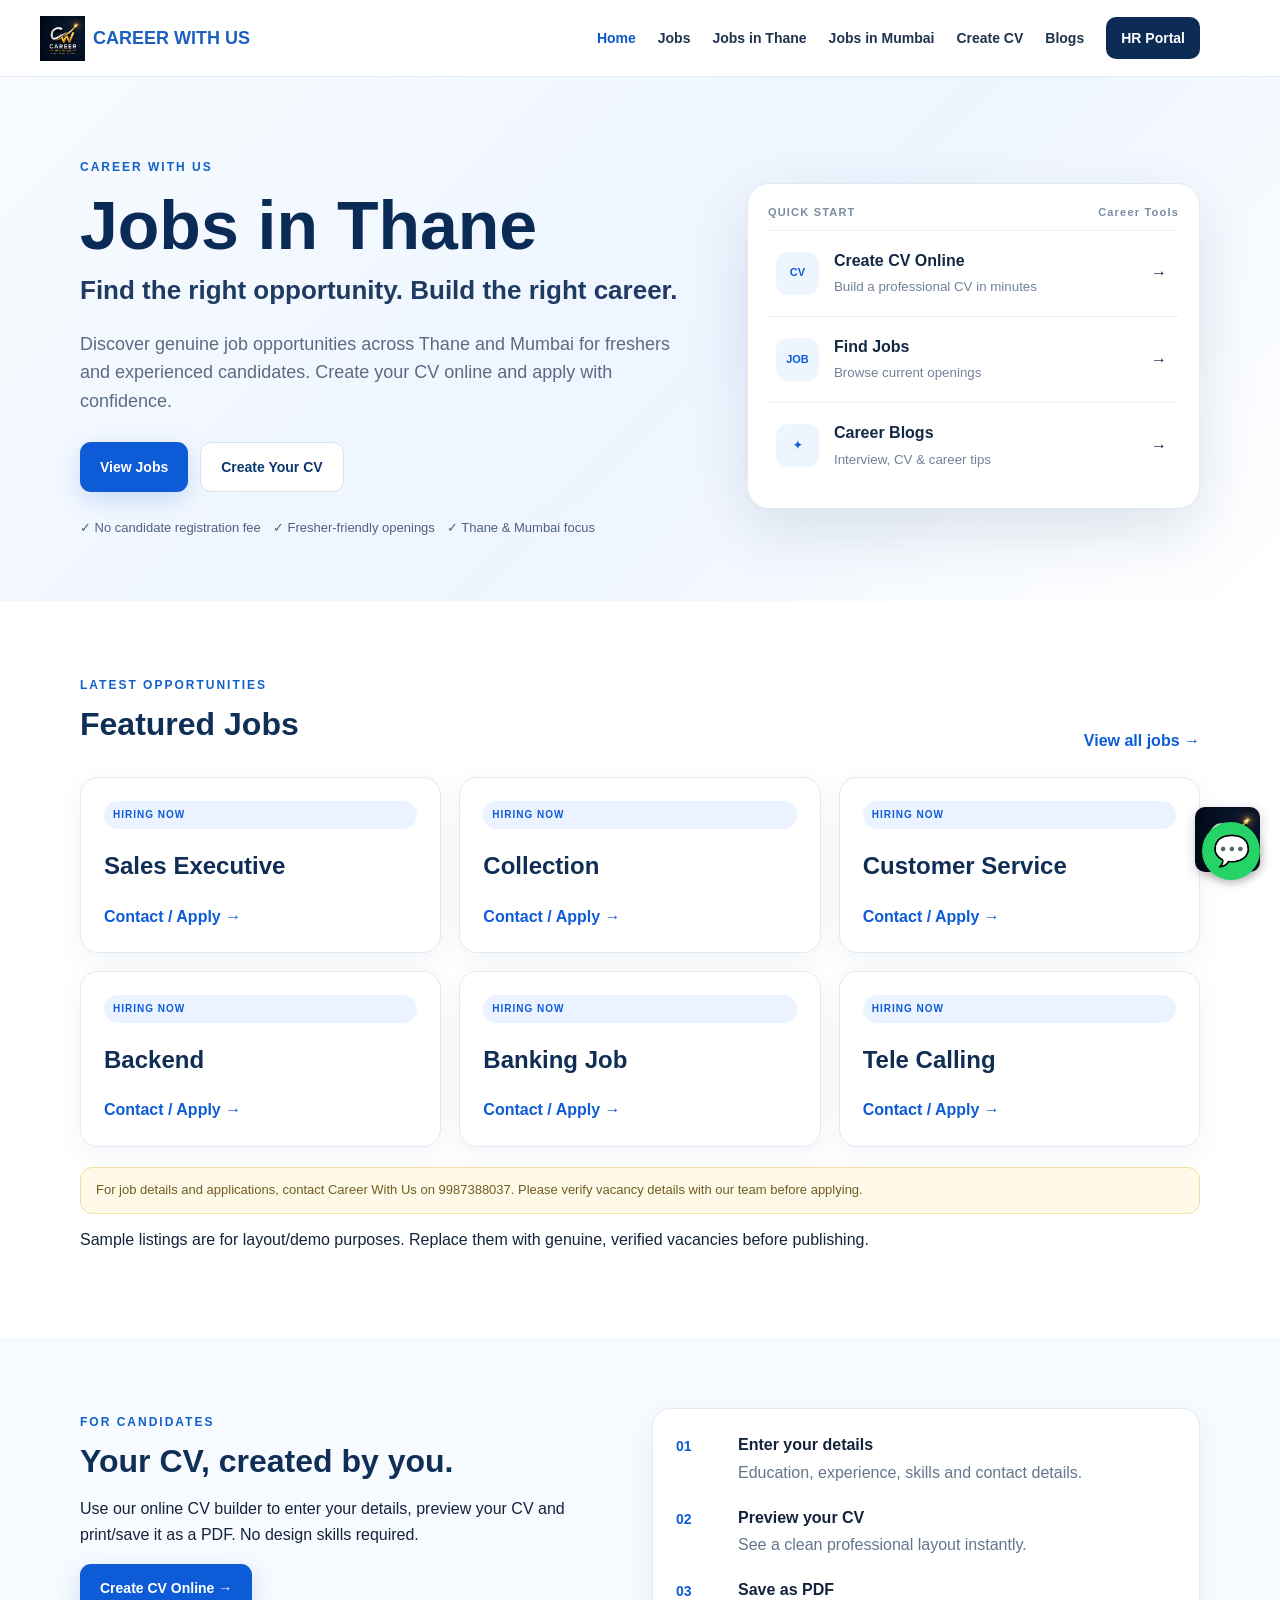
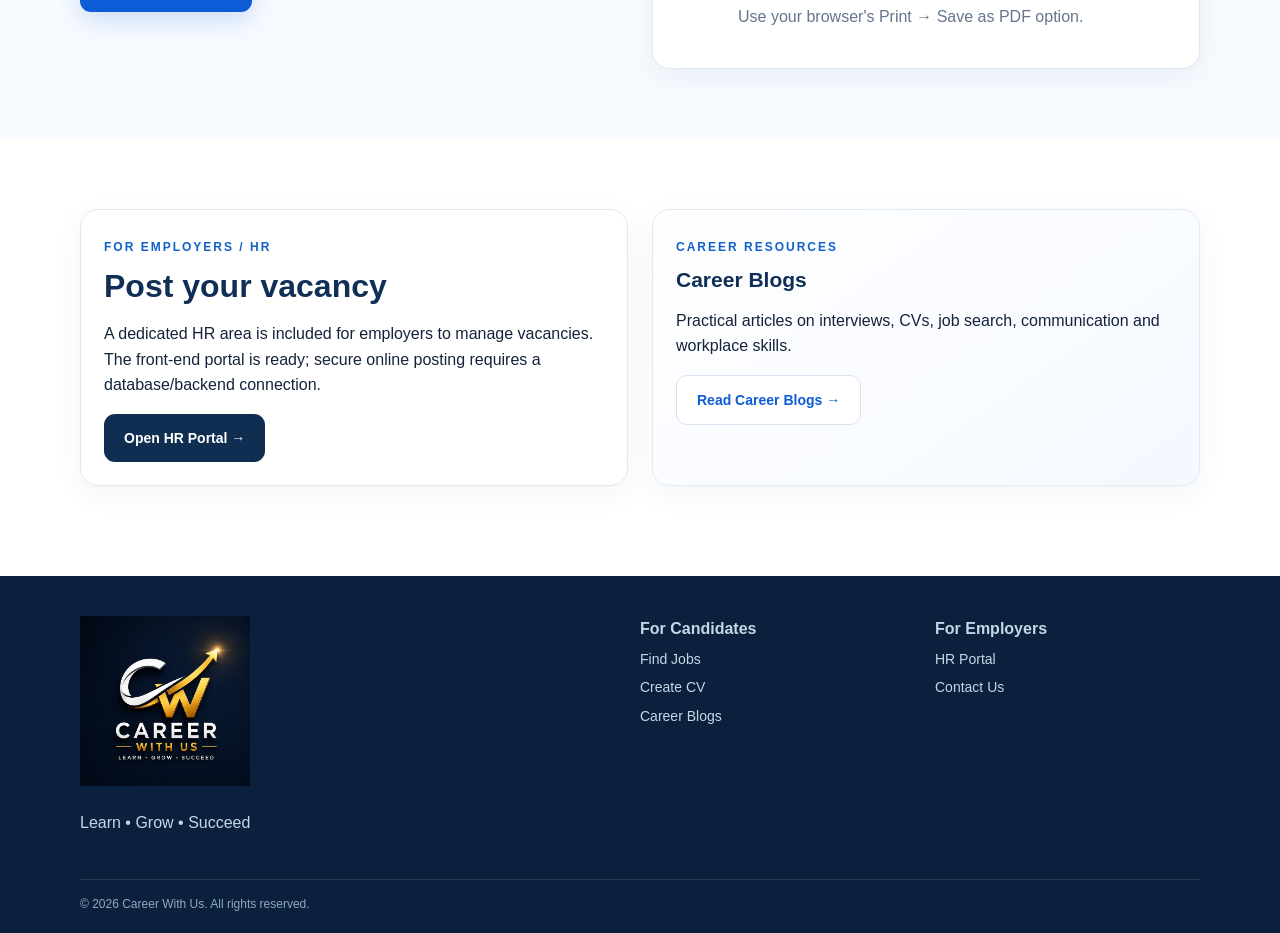
==== commit 1a2ab757: "Update index.html" ====
--- a/index.html
+++ b/index.html
@@ -138,8 +138,9 @@
   box-shadow: 0 3px 12px rgba(0,0,0,0.2);
 }
 </style>
-<a href="https://wa.me/919987388037" class="whatsapp-float" target="_blank">
-    <span>WhatsApp</span>
+<a href="https://wa.me/919987388037" target="_blank"
+style="position:fixed;bottom:20px;right:20px;width:58px;height:58px;background:#25D366;border-radius:50%;display:flex;align-items:center;justify-content:center;text-decoration:none;font-size:30px;z-index:99999;box-shadow:0 3px 10px rgba(0,0,0,0.25);">
+    💬
 </a>
 </body>
 </html>
--- a/style.css
+++ b/style.css
@@ -33,5 +33,29 @@
  .site-header .nav-wrap .brand {
     margin-left: -40px !important;
 }   
+.whatsapp-float {
+    position: fixed;
+    bottom: 20px;
+    right: 20px;
+    background: #25D366;
+    color: white;
+    width: 55px;
+    height: 55px;
+    border-radius: 50%;
+    display: flex;
+    align-items: center;
+    justify-content: center;
+    text-decoration: none;
+    font-weight: bold;
+    z-index: 9999;
+    box-shadow: 0 3px 10px rgba(0,0,0,0.25);
+}
 
-
+.whatsapp-float span {
+    display: none;
+}
+.whatsapp-float::before {
+    content: "☎";
+    font-size: 28px;
+    font-weight: bold;
+}
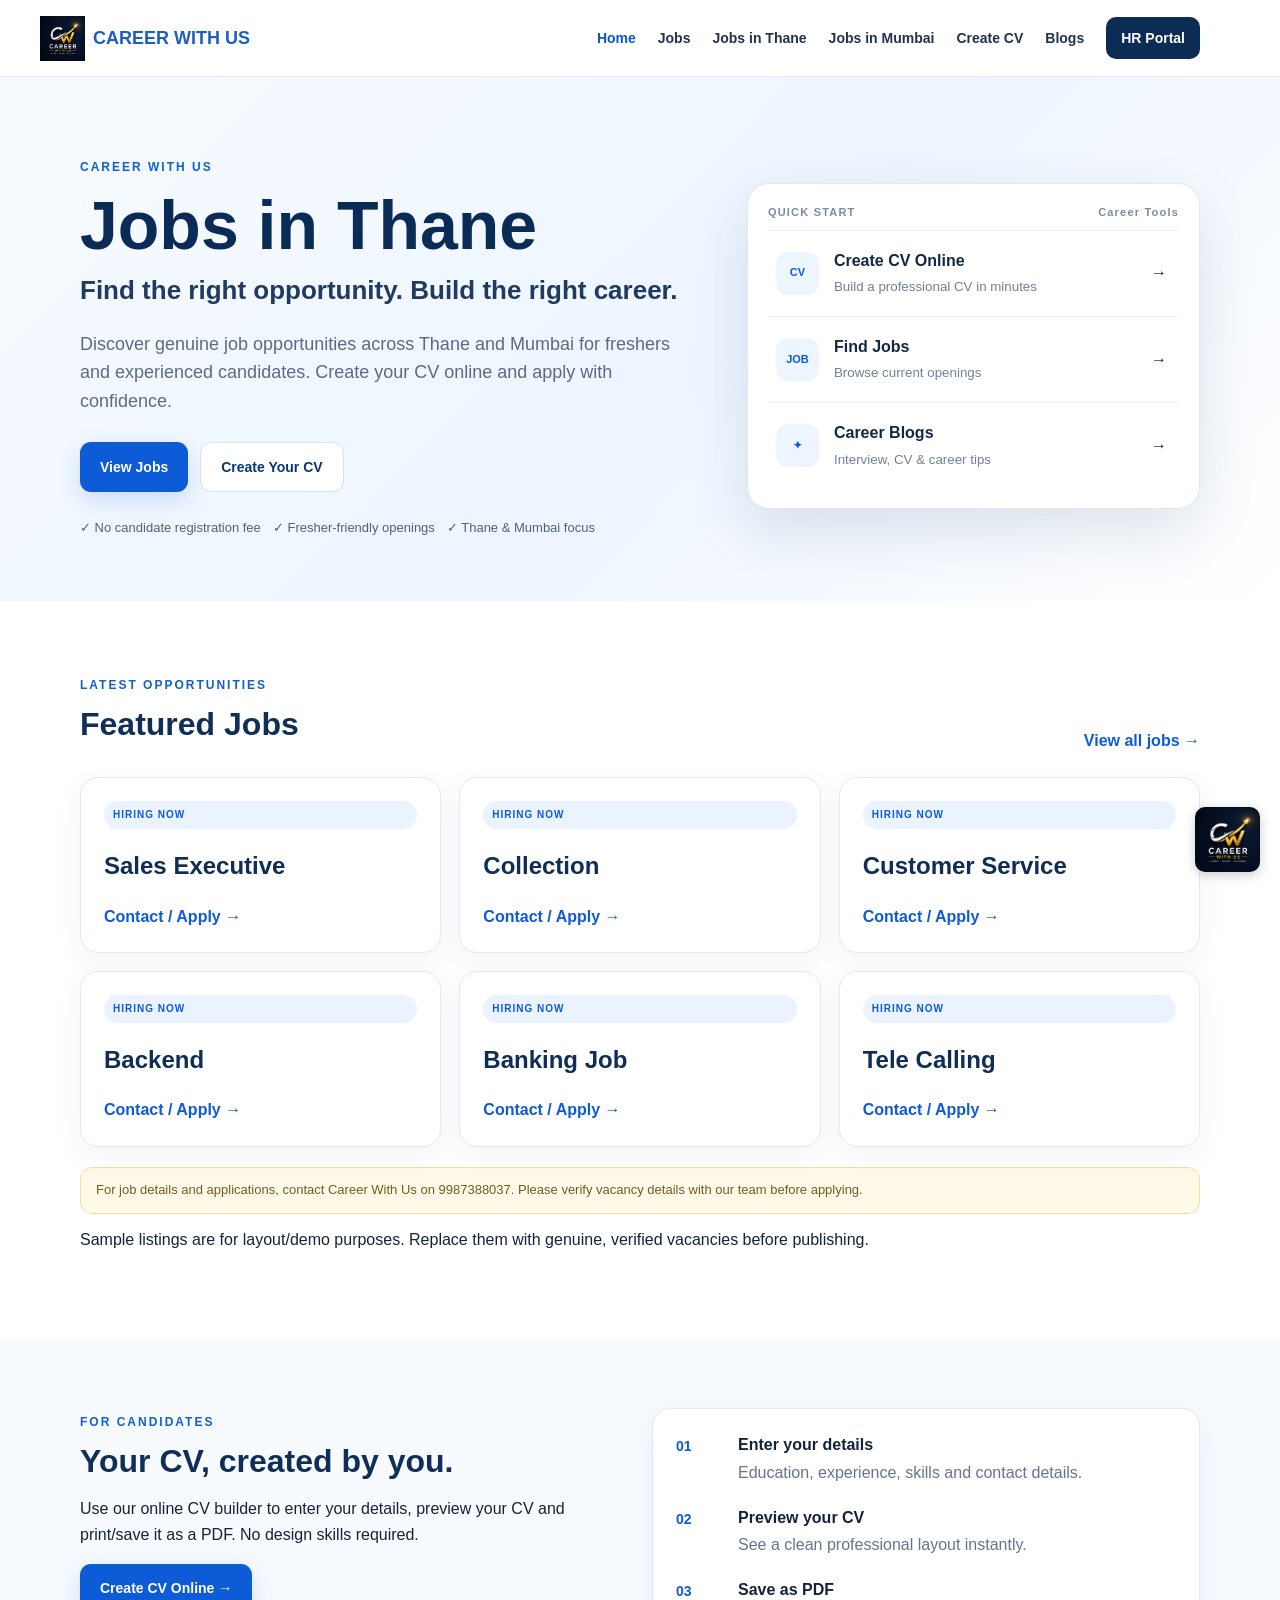
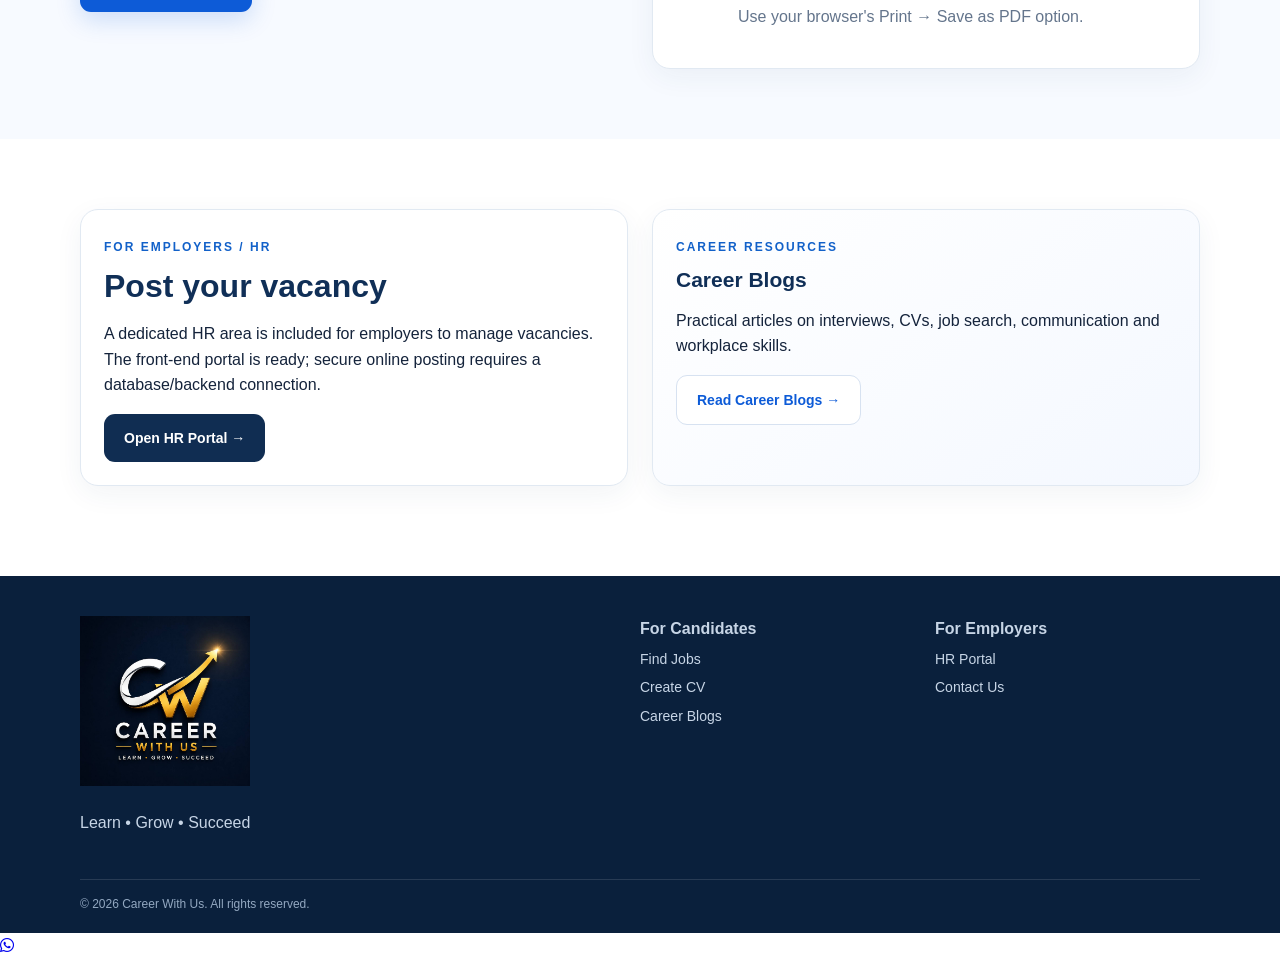
==== commit 438f19d3: "Update index.html" ====
--- a/index.html
+++ b/index.html
@@ -8,6 +8,7 @@
 <meta name="keywords" content="jobs in Thane, jobs in Mumbai, jobs for freshers in Thane, job consultancy in Thane, recruitment consultancy Thane">
 <link rel="canonical" href="https://hr1-prog.github.io/career-with-us-consultancy-/">
 <link rel="stylesheet" href="style.css">
+  <link rel="stylesheet" href="https://cdnjs.cloudflare.com/ajax/libs/font-awesome/6.5.2/css/all.min.css">
 <script defer src="script.js"></script>
   <meta name="google-site-verification" content="JQWtDcXM0WkYaOJGls_dYSm7B6nsQvp3WCOmBd9dt-g" />
 </head>
@@ -138,9 +139,8 @@
   box-shadow: 0 3px 12px rgba(0,0,0,0.2);
 }
 </style>
-<a href="https://wa.me/919987388037" target="_blank"
-style="position:fixed;bottom:20px;right:20px;width:58px;height:58px;background:#25D366;border-radius:50%;display:flex;align-items:center;justify-content:center;text-decoration:none;font-size:30px;z-index:99999;box-shadow:0 3px 10px rgba(0,0,0,0.25);">
-    💬
+<a href="https://wa.me/919987388037" target="_blank" class="whatsapp-float">
+    <i class="fa-brands fa-whatsapp"></i>
 </a>
 </body>
 </html>
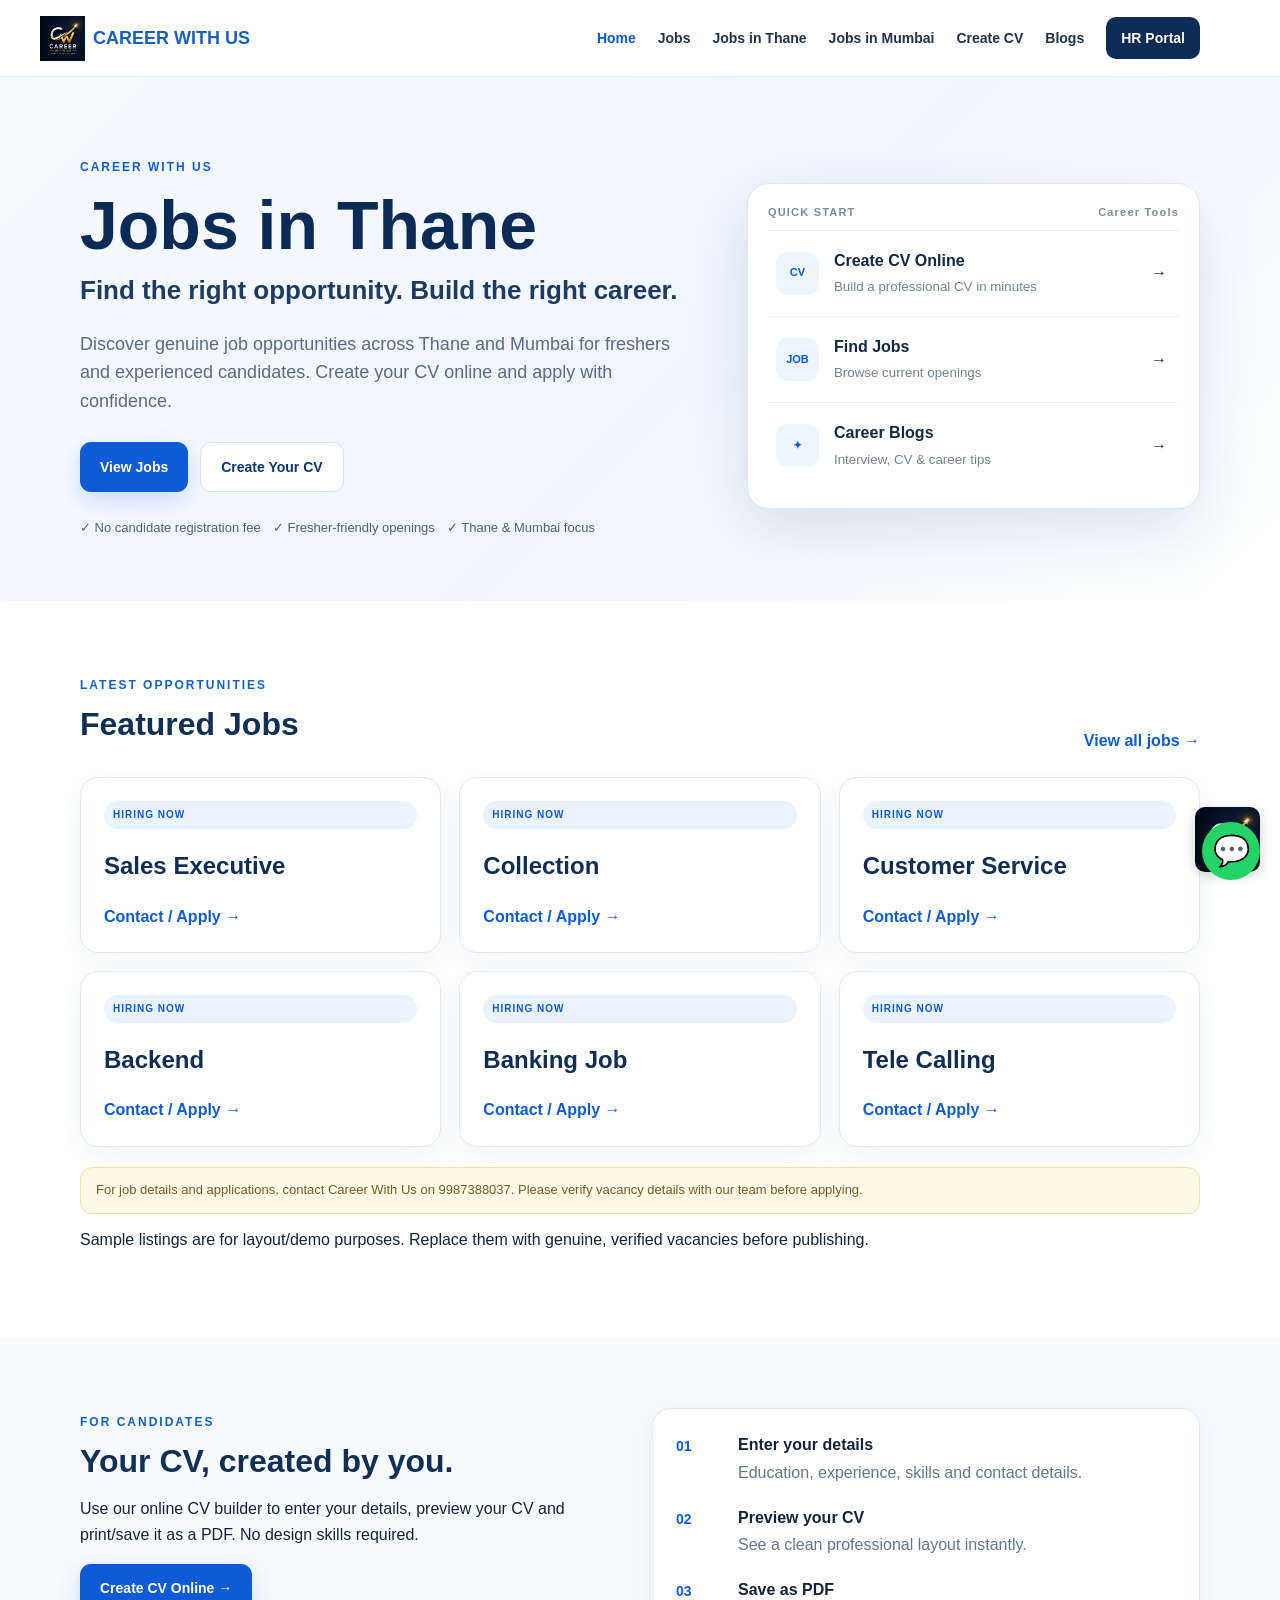
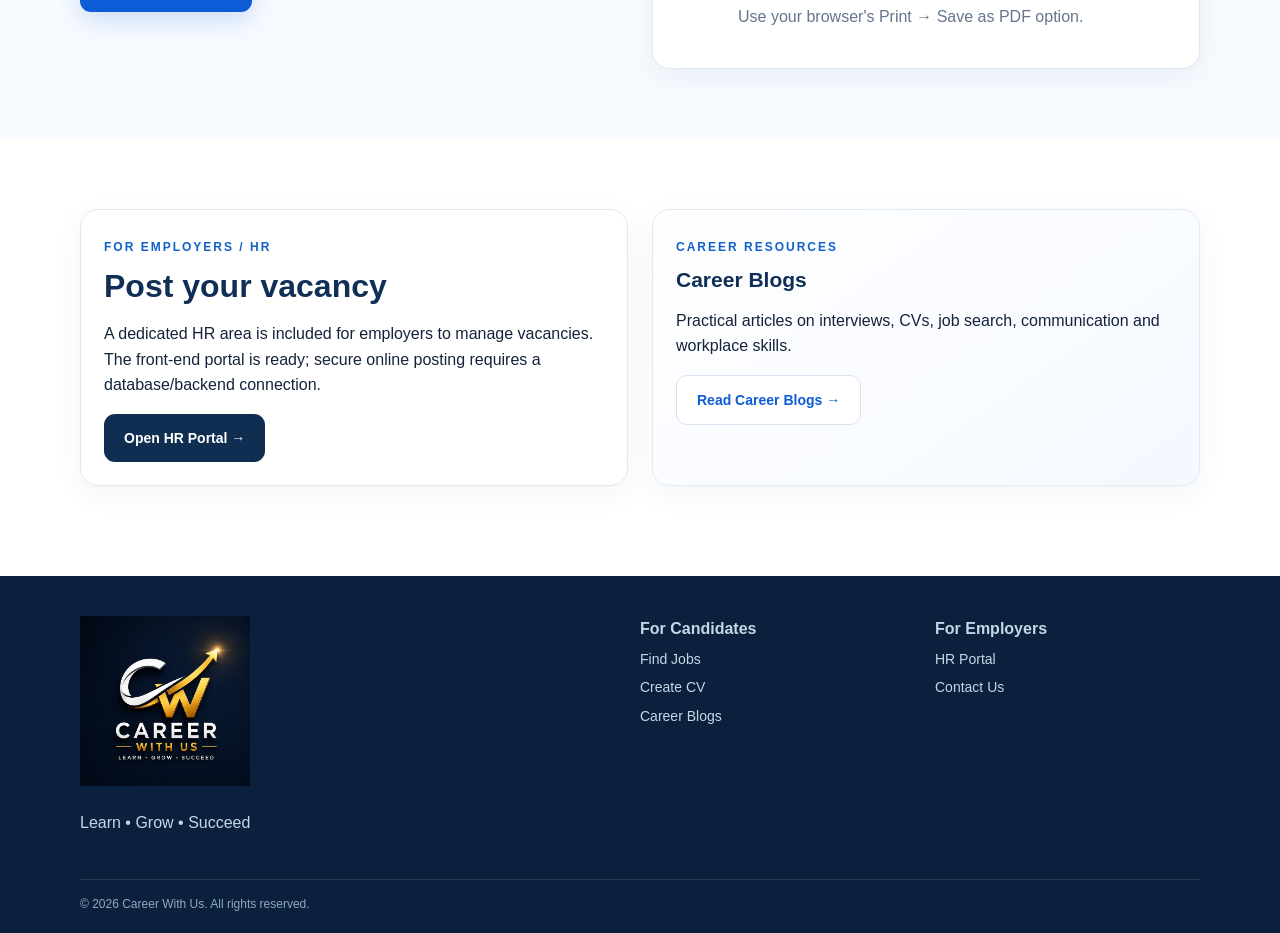
==== commit 5e70f307: "Update index.html" ====
--- a/index.html
+++ b/index.html
@@ -139,8 +139,9 @@
   box-shadow: 0 3px 12px rgba(0,0,0,0.2);
 }
 </style>
-<a href="https://wa.me/919987388037" target="_blank" class="whatsapp-float">
-    <i class="fa-brands fa-whatsapp"></i>
+<a href="https://wa.me/919987388037" target="_blank"
+style="position:fixed;bottom:20px;right:20px;width:58px;height:58px;background:#25D366;border-radius:50%;display:flex;align-items:center;justify-content:center;text-decoration:none;font-size:30px;z-index:99999;">
+    💬
 </a>
 </body>
 </html>
--- a/style.css
+++ b/style.css
@@ -59,3 +59,23 @@
     font-size: 28px;
     font-weight: bold;
 }
+.whatsapp-float {
+    position: fixed;
+    bottom: 25px;
+    right: 25px;
+    width: 62px;
+    height: 62px;
+    background: #25D366;
+    color: white;
+    border-radius: 50%;
+    display: flex;
+    align-items: center;
+    justify-content: center;
+    text-decoration: none;
+    z-index: 99999;
+    box-shadow: 0 3px 12px rgba(0,0,0,0.25);
+}
+
+.whatsapp-float i {
+    font-size: 36px;
+}
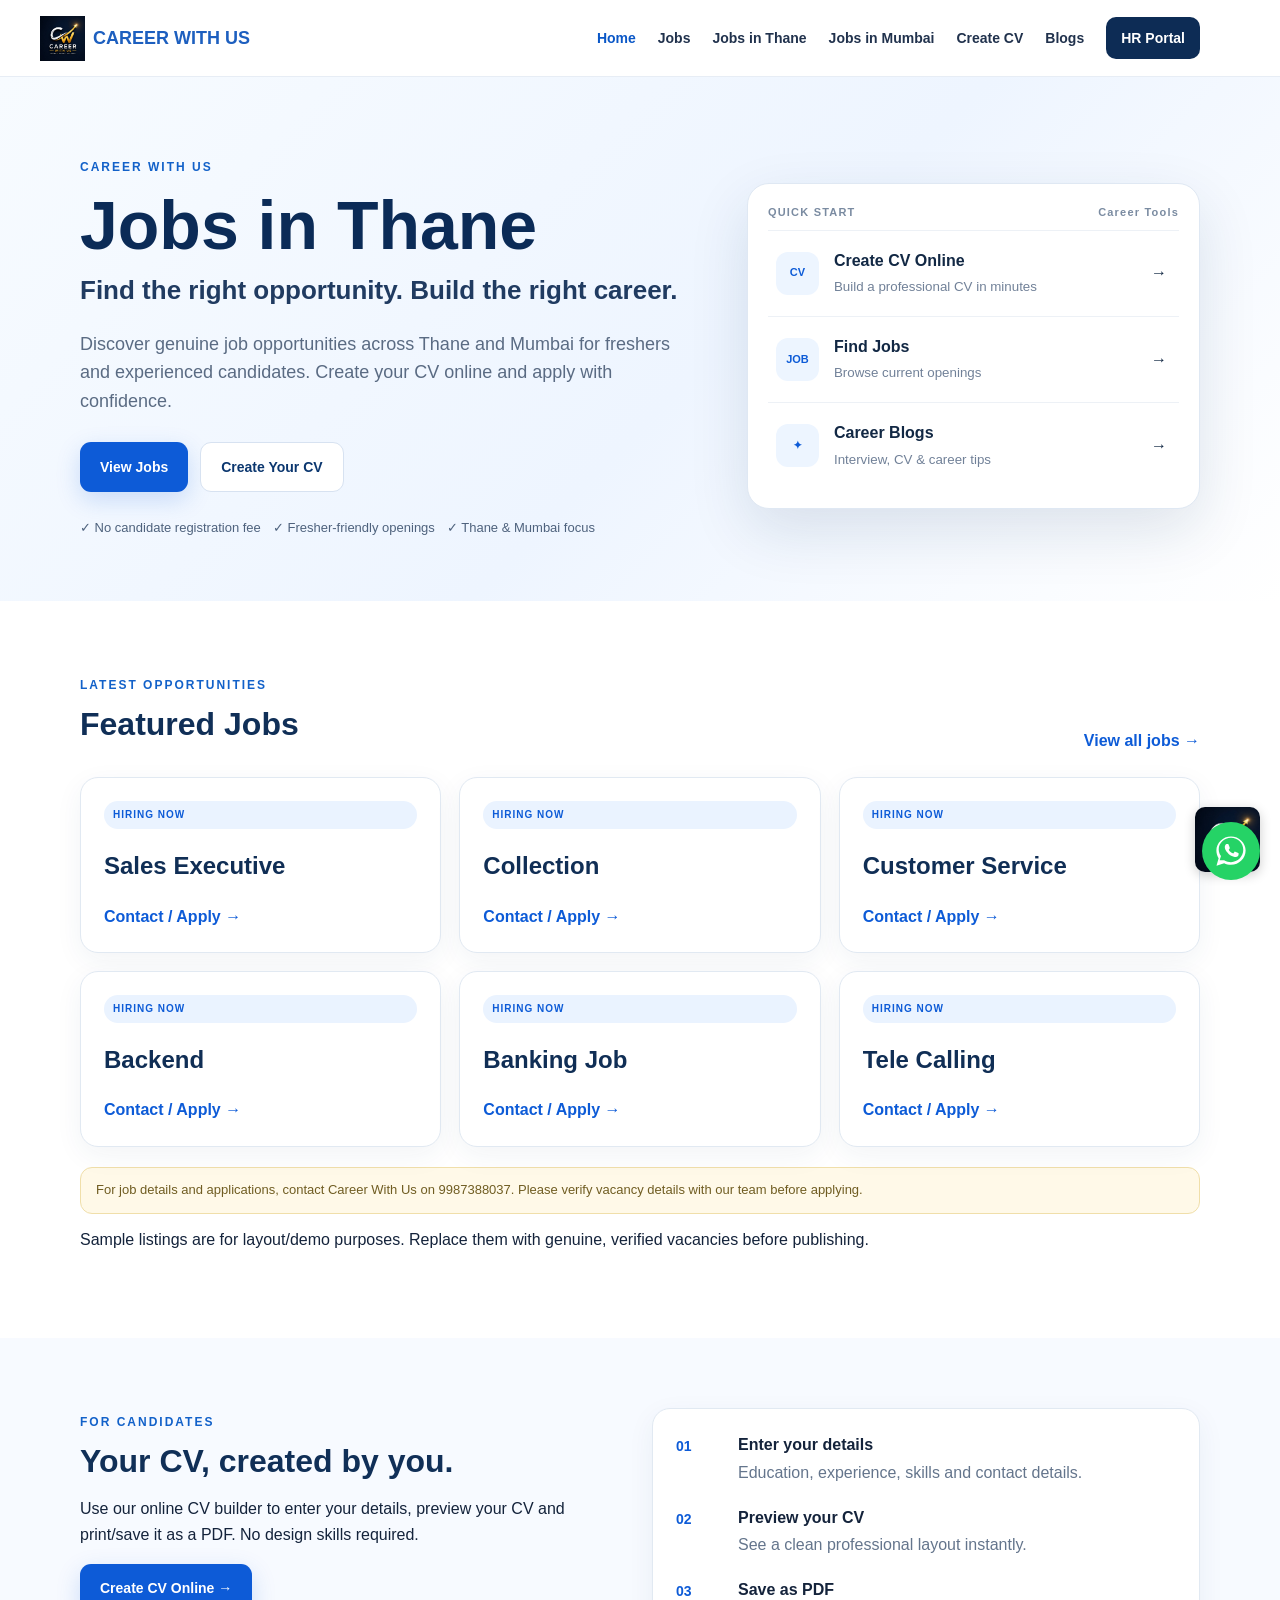
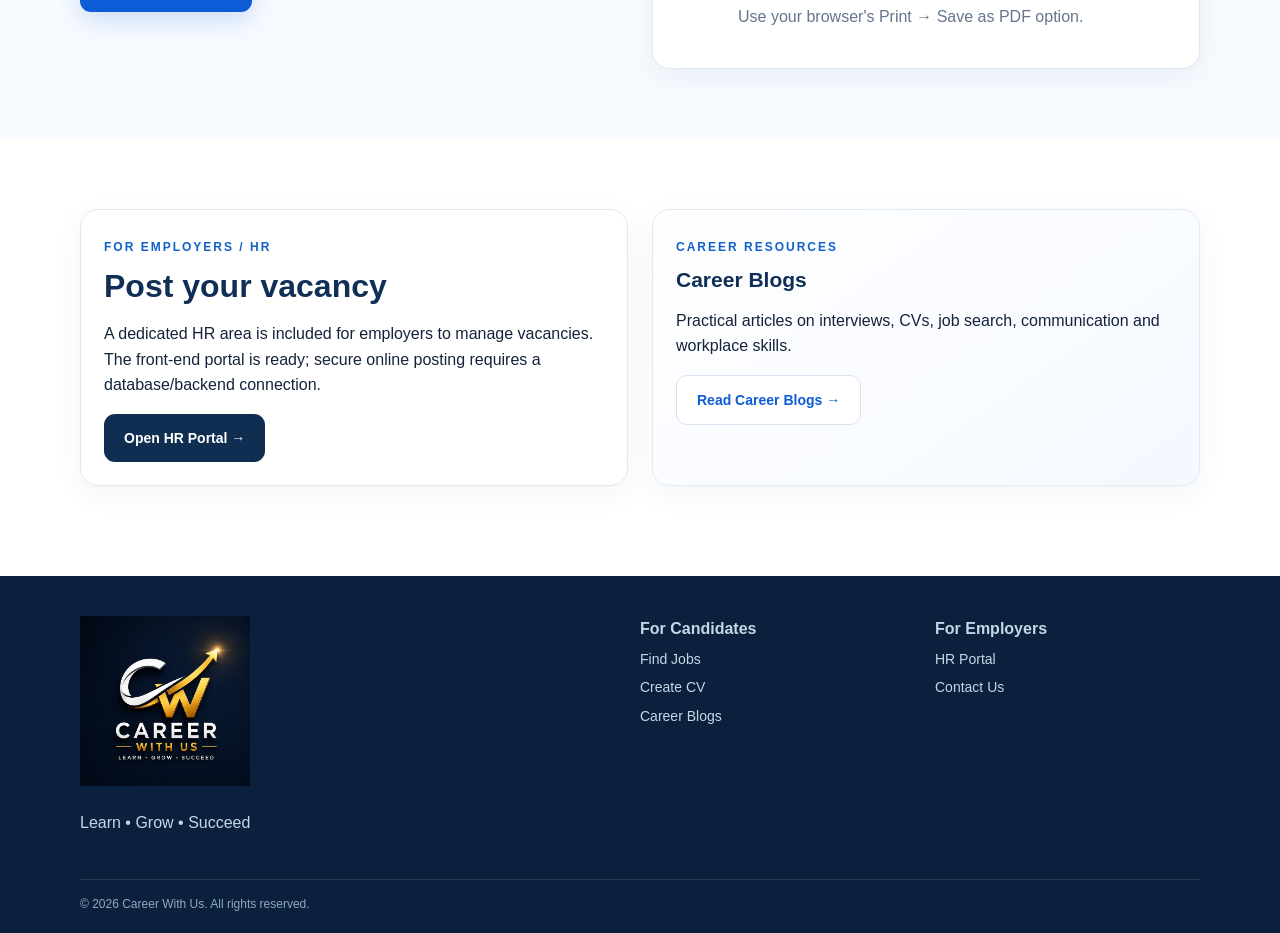
==== commit 0e05bf3c: "Update index.html" ====
--- a/index.html
+++ b/index.html
@@ -141,7 +141,9 @@
 </style>
 <a href="https://wa.me/919987388037" target="_blank"
 style="position:fixed;bottom:20px;right:20px;width:58px;height:58px;background:#25D366;border-radius:50%;display:flex;align-items:center;justify-content:center;text-decoration:none;font-size:30px;z-index:99999;">
-    💬
+    <svg viewBox="0 0 32 32" width="36" height="36" fill="white">
+    <path d="M16 3C8.8 3 3 8.6 3 15.6c0 2.5.7 4.8 2 6.8L3.1 29l6.8-2.2c1.8 1 3.9 1.5 6.1 1.5 7.2 0 13-5.7 13-12.7S23.2 3 16 3zm0 22.9c-2 0-4-.5-5.7-1.5l-.4-.2-4 .1 1.2-3.8-.3-.4c-1.1-1.7-1.7-3.7-1.7-5.7C5.1 9 10 4.2 16 4.2S26.9 9 26.9 14.9 22 25.9 16 25.9zm6-8.3c-.3-.2-1.9-.9-2.2-1-.3-.1-.5-.2-.7.2-.2.3-.8 1-.9 1.2-.2.2-.3.2-.6.1-1.5-.7-2.5-1.3-3.5-2.9-.3-.5.3-.5.8-1.7.1-.3 0-.5-.1-.7-.1-.2-.7-1.8-1-2.5-.3-.7-.5-.6-.7-.6h-.6c-.2 0-.6.1-.9.4-.3.3-1.1 1-1.1 2.6s1.1 3 1.2 3.2c.2.2 2.1 3.3 5.1 4.6 1.9.8 2.7.9 3.7.8.6-.1 1.9-.8 2.1-1.6.3-.8.3-1.5.2-1.6-.1-.1-.3-.2-.6-.4z"/>
+</svg>
 </a>
 </body>
 </html>
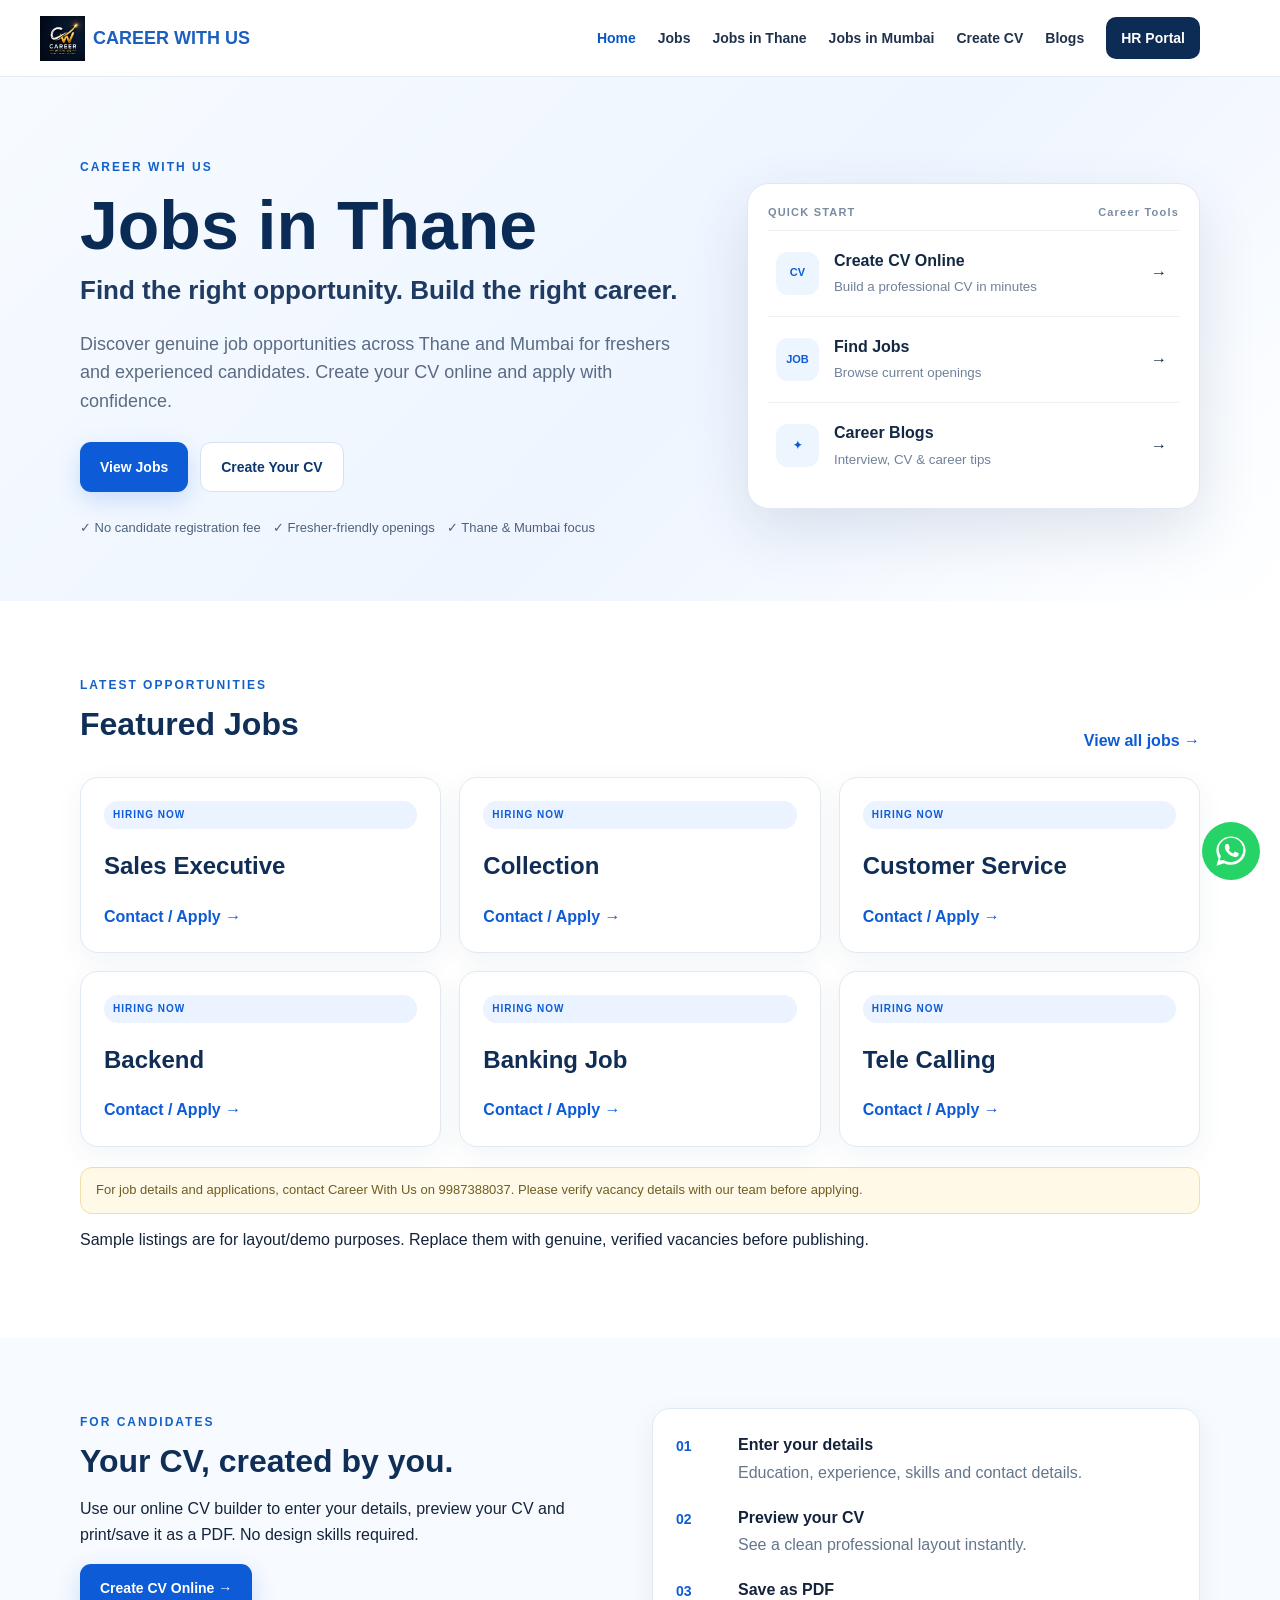
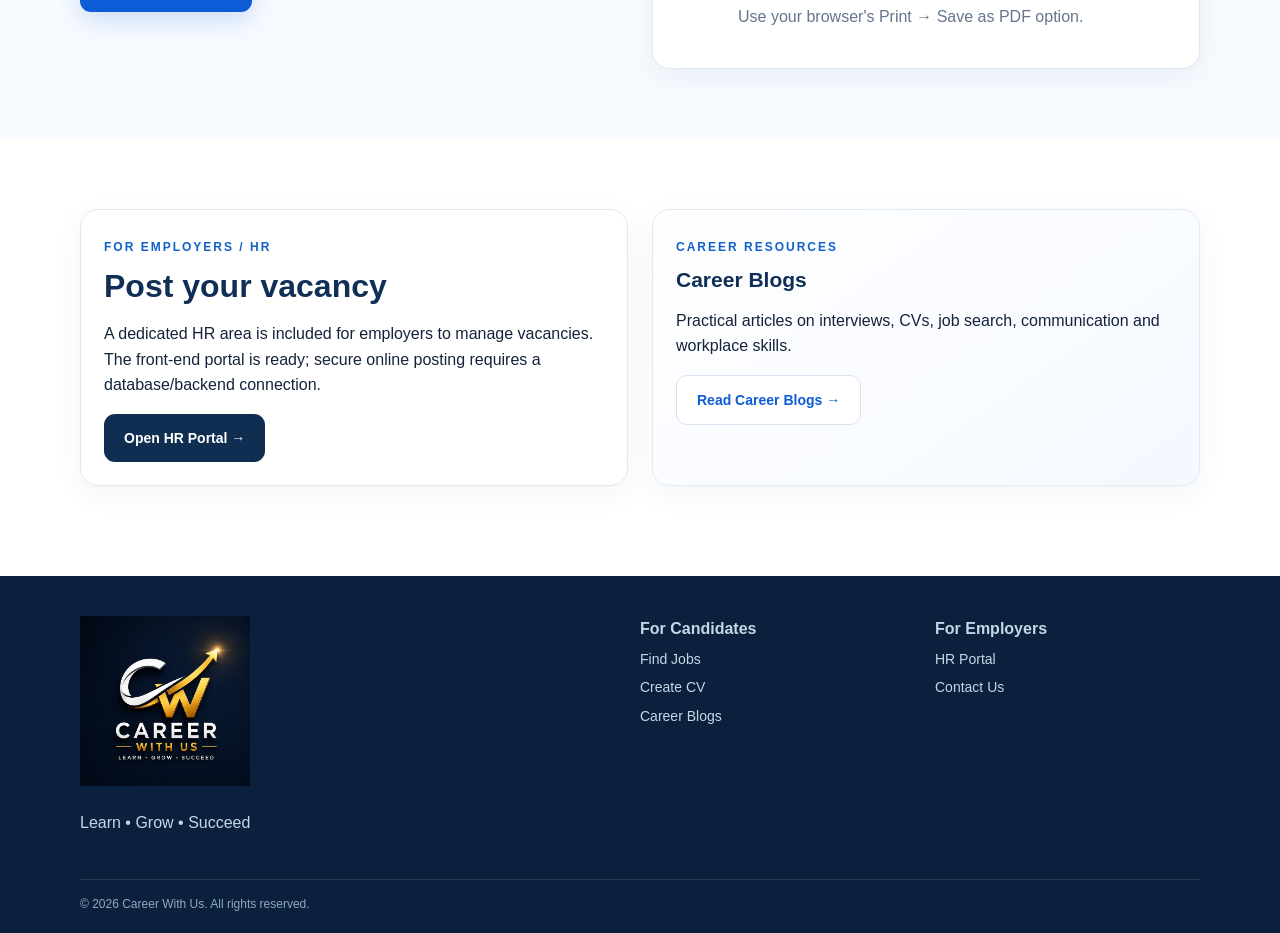
==== commit 641055be: "Update index.html" ====
--- a/index.html
+++ b/index.html
@@ -119,9 +119,7 @@
   </div>
   <div class="container copyright">© 2026 Career With Us. All rights reserved.</div>
 </footer> 
-  <a href="index.html" class="corner-logo">
-  <img src="career-with-us-logo.jpeg" alt="Career With Us">
-</a>
+  
 
 <style>
 .corner-logo {
--- a/style.css
+++ b/style.css
@@ -79,3 +79,6 @@
 .whatsapp-float i {
     font-size: 36px;
 }
+.corner-logo {
+    display: none !important;
+}
